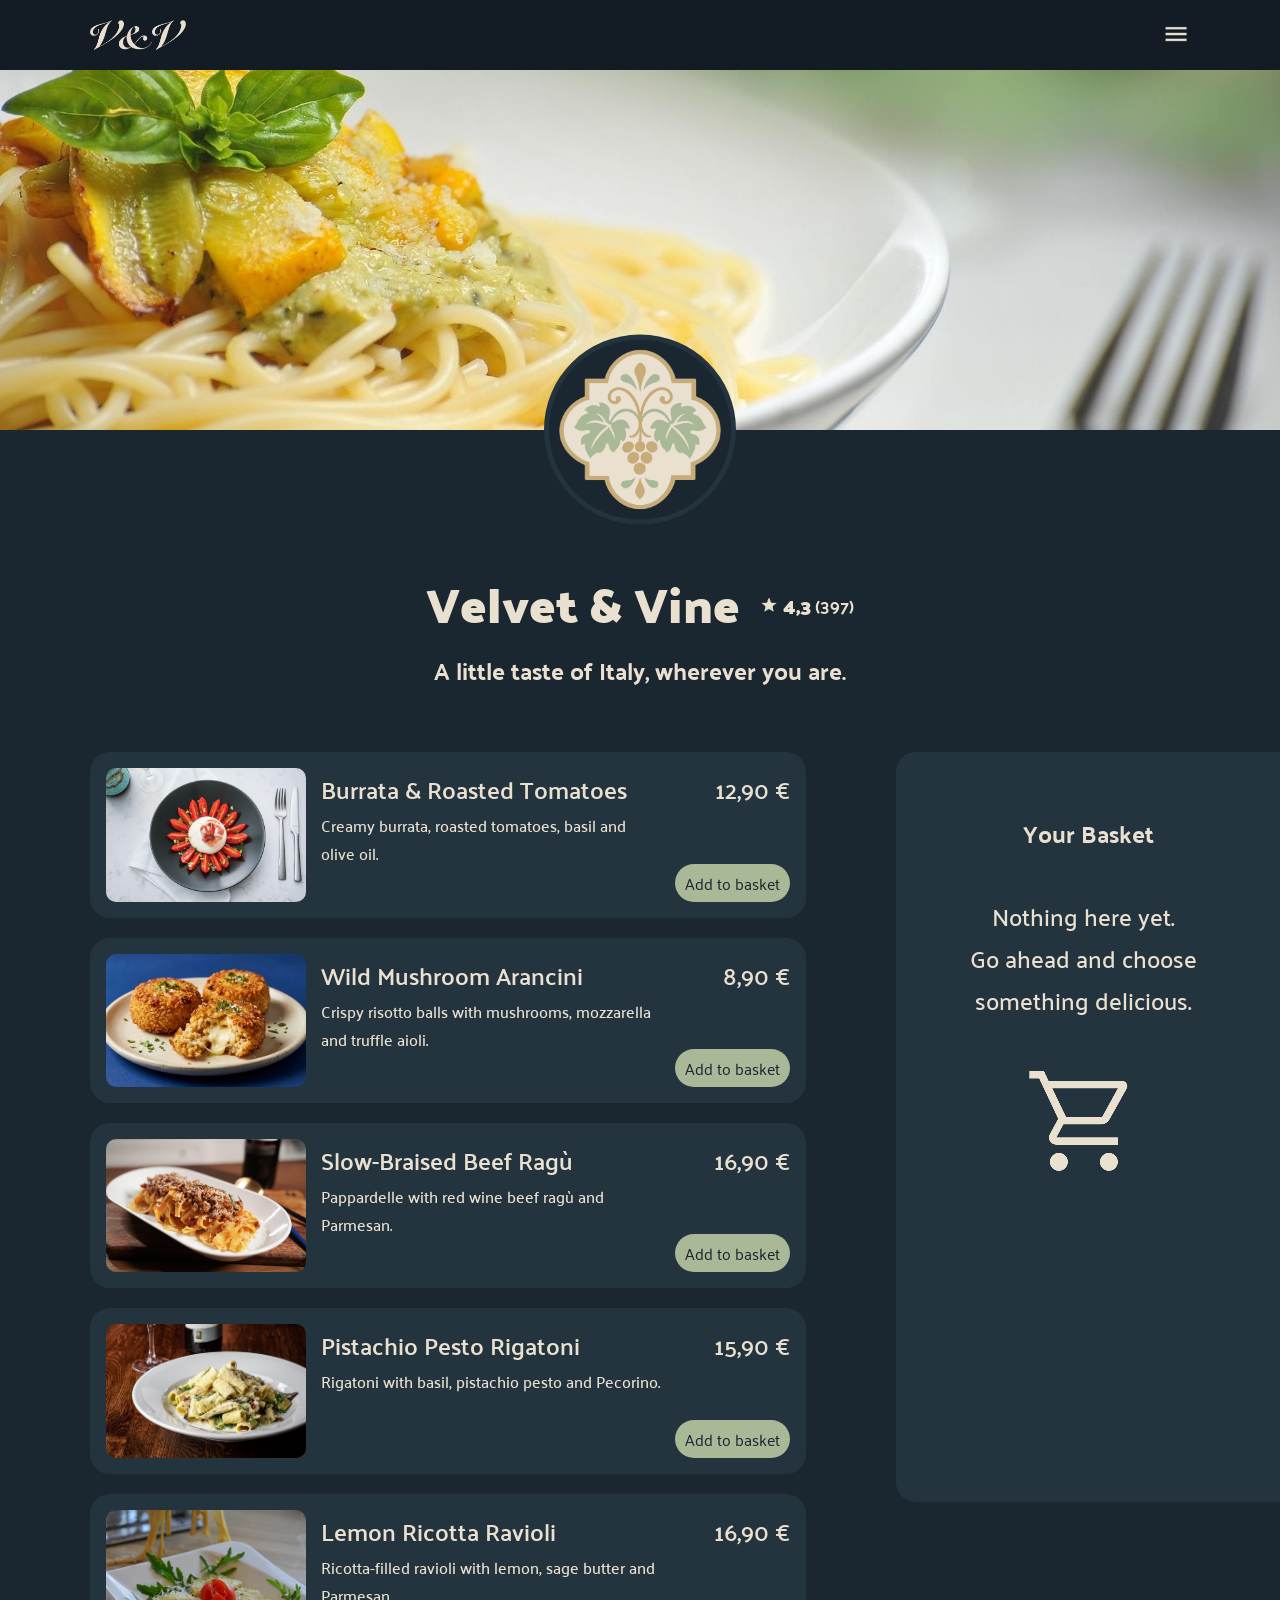
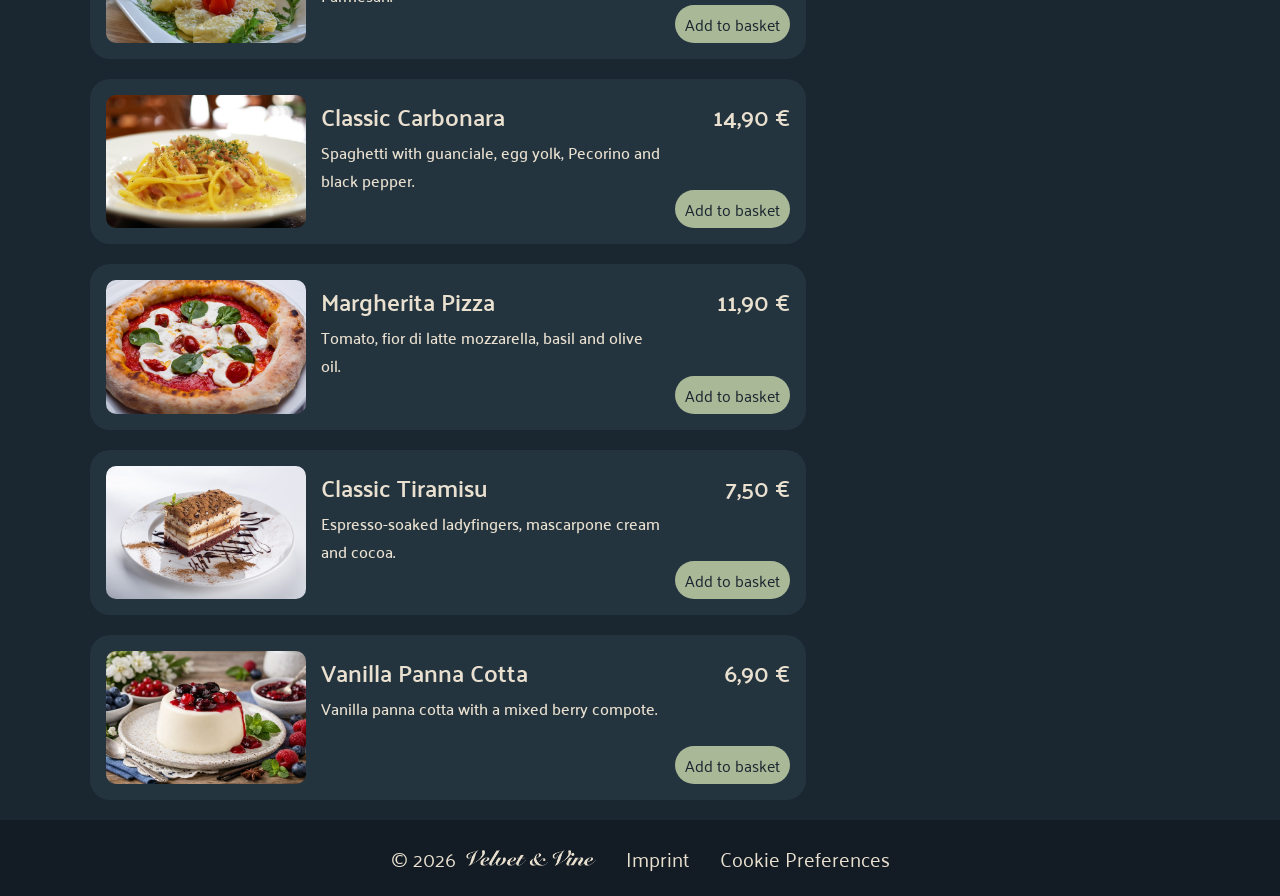
==== index.html @ 7907c783 "feat: change shopping cart into dialog and add functions for shopping cart buttons" ====
<!doctype html>
<html lang="en">
    <head>
        <meta charset="UTF-8" />
        <meta name="viewport" content="width=device-width, initial-scale=1.0" />
        <title>Velvet & Vine</title>
        <link
            rel="shortcut icon"
            href="./assets/icon/logo.png"
            type="image/x-icon"
        />

        <link rel="stylesheet" href="./style.css" />
        <link rel="stylesheet" href="./CSS/fonts.css" />
        <link rel="stylesheet" href="./CSS/variables.css" />
        <link rel="stylesheet" href="./CSS/main.css" />
        <link rel="stylesheet" href="./CSS/basket.css" />
        <link rel="stylesheet" href="./CSS/media-queries.css" />
        <link rel="stylesheet" href="./CSS/media-queries-basket.css" />
        <script defer src="./JS/dishes.js"></script>
        <script defer src="./JS/templates.js"></script>
        <script defer src="./script.js"></script>
    </head>
    <body class="column" onload="init()">
        <header class="main-padding header">
            <a href="./index.html"
                ><img src="./assets/icon/logo-name-short.png" alt="Logo V & V"
            /></a>
            <button class="menu-button" aria-label="Open menu"></button>
        </header>
        <main class="column">
            <section class="landing-section column">
                <img
                    class="background-img"
                    src="./assets/img/background-image.jpg"
                    alt="Logo"
                />
                <img class="logo-img" src="./assets/icon/logo.png" alt="Logo" />
                <div class="landing-text">
                    <div class="headline-div">
                        <h1>Velvet & Vine</h1>
                        <div class="reviews">
                            <img
                                src="./assets/icon/review-star.png"
                                alt="Star-Icon"
                            />
                            <p>4,3 <span>(397)</span></p>
                        </div>
                    </div>
                    <p>A little taste of Italy, wherever you are.</p>
                </div>
            </section>
            <section class="menu-section menu-padding">
                <section class="dish-section">
                    <ul id="dishList" class="dish-list column"></ul>
                </section>
                <section class="basket-section">
                    <dialog id="basket-dialog" class="basket">
                        <header>
                            <h2>Your Basket</h2>
                            <button aria-label="Close Basket" class="close-basket-button" onclick="closeDialog()"></button>
                        </header>
                        <ul id="basketContent" class="order-list column"></ul>
                        <div
                            id="basketSummary"
                            class="basket-summary column"
                        ></div>
                    </dialog>
                </section>
            </section>
        </main>
        <footer class="main-padding">
            <div class="copyright-logo">
                <p>© 2026</p>
                <img
                    src="./assets/icon/logo-name-full.png"
                    alt="Logo Velvet & Vine"
                />
            </div>
            <ul class="footer-links">
                <li><a href="./HTML/imprint.html">Imprint</a></li>
                <li><a href="">Cookie Preferences</a></li>
            </ul>
        </footer>
        <nav>
            <ul>
                <li>
                    <a href="./index.html"
                        ><button class="home-button nav-button"></button
                    ></a>
                </li>
                <li>
                    <button class="profile-button nav-button"></button>
                </li>
                <li>
                    <button class="takeout-button nav-button"></button>
                </li>
                <li>
                    <button class="cart-button nav-button" onclick="openDialog()"></button>
                </li>
            </ul>
        </nav>
    </body>
</html>
---- style.css ----
* {
    margin: 0;
    box-sizing: border-box;
    scroll-behavior: smooth;
    color: var(--text-color);
    font-family: var(--font-pala);
}

button {
    all: unset;
    cursor: pointer;
    text-align: center;
}

ul {
    list-style-type: none;
    padding-inline-start: 0;
}
---- CSS/fonts.css ----
/* palanquin-regular - latin */
@font-face {
    font-display: swap; /* Check https://developer.mozilla.org/en-US/docs/Web/CSS/@font-face/font-display for other options. */
    font-family: "Palanquin";
    font-style: normal;
    font-weight: 400;
    src: url("../assets/fonts/palanquin-v17-latin-regular.woff2")
        format("woff2"); /* Chrome 36+, Opera 23+, Firefox 39+, Safari 12+, iOS 10+ */
}
/* palanquin-500 - latin */
@font-face {
    font-display: swap; /* Check https://developer.mozilla.org/en-US/docs/Web/CSS/@font-face/font-display for other options. */
    font-family: "Palanquin";
    font-style: normal;
    font-weight: 500;
    src: url("../assets/fonts/palanquin-v17-latin-500.woff2") format("woff2"); /* Chrome 36+, Opera 23+, Firefox 39+, Safari 12+, iOS 10+ */
}
/* palanquin-600 - latin */
@font-face {
    font-display: swap; /* Check https://developer.mozilla.org/en-US/docs/Web/CSS/@font-face/font-display for other options. */
    font-family: "Palanquin";
    font-style: normal;
    font-weight: 600;
    src: url("../assets/fonts/palanquin-v17-latin-600.woff2") format("woff2"); /* Chrome 36+, Opera 23+, Firefox 39+, Safari 12+, iOS 10+ */
}
/* palanquin-700 - latin */
@font-face {
    font-display: swap; /* Check https://developer.mozilla.org/en-US/docs/Web/CSS/@font-face/font-display for other options. */
    font-family: "Palanquin";
    font-style: normal;
    font-weight: 700;
    src: url("../assets/fonts/palanquin-v17-latin-700.woff2") format("woff2"); /* Chrome 36+, Opera 23+, Firefox 39+, Safari 12+, iOS 10+ */
}

/* palanquin-dark-regular - latin */
@font-face {
    font-display: swap; /* Check https://developer.mozilla.org/en-US/docs/Web/CSS/@font-face/font-display for other options. */
    font-family: "Palanquin Dark";
    font-style: normal;
    font-weight: 400;
    src: url("../assets/fonts/palanquin-dark-v17-latin-regular.woff2")
        format("woff2"); /* Chrome 36+, Opera 23+, Firefox 39+, Safari 12+, iOS 10+ */
}
/* palanquin-dark-500 - latin */
@font-face {
    font-display: swap; /* Check https://developer.mozilla.org/en-US/docs/Web/CSS/@font-face/font-display for other options. */
    font-family: "Palanquin Dark";
    font-style: normal;
    font-weight: 500;
    src: url("../assets/fonts/palanquin-dark-v17-latin-500.woff2")
        format("woff2"); /* Chrome 36+, Opera 23+, Firefox 39+, Safari 12+, iOS 10+ */
}
/* palanquin-dark-600 - latin */
@font-face {
    font-display: swap; /* Check https://developer.mozilla.org/en-US/docs/Web/CSS/@font-face/font-display for other options. */
    font-family: "Palanquin Dark";
    font-style: normal;
    font-weight: 600;
    src: url("../assets/fonts/palanquin-dark-v17-latin-600.woff2")
        format("woff2"); /* Chrome 36+, Opera 23+, Firefox 39+, Safari 12+, iOS 10+ */
}
/* palanquin-dark-700 - latin */
@font-face {
    font-display: swap; /* Check https://developer.mozilla.org/en-US/docs/Web/CSS/@font-face/font-display for other options. */
    font-family: "Palanquin Dark";
    font-style: normal;
    font-weight: 700;
    src: url("../assets/fonts/palanquin-dark-v17-latin-700.woff2")
        format("woff2"); /* Chrome 36+, Opera 23+, Firefox 39+, Safari 12+, iOS 10+ */
}
---- CSS/variables.css ----
:root {
    --primary-bg-color: rgb(26, 38, 48);
    --secondary-bg-color: rgb(36, 52, 63);
    --text-color: rgb(233, 224, 208);
    --action-color: rgb(169, 184, 151);
    --highlight-color: rgb(199, 171, 120);
    --font-pala: "Palanquin";
    --font-pala-dark: "Palanquin Dark";
}
---- CSS/main.css ----
.column {
    display: flex;
    flex-direction: column;
}

.main-padding,
.dish-section {
    padding: 20px 90px;
}

body {
    background-color: var(--primary-bg-color);
    min-height: 100dvh;
}

.header,
footer {
    background-color: rgb(19, 28, 36);
}

.header {
    display: flex;
    justify-content: space-between;
}

.header img {
    width: 96px;
    display: block;
}

.menu-button {
    width: 28px;
    height: 28px;
    background-image: url(../assets/icon/menu.png);
    background-repeat: no-repeat;
    background-size: cover;
    background-position: center;
}

main {
    flex: 1;
    gap: 40px;
}

.landing-section {
    align-items: center;
}

.background-img {
    width: 100%;
    height: 40dvh;
    object-fit: cover;
    object-position: left;
}

.logo-img {
    width: clamp(120px, 15vw, 200px);
    background-color: var(--primary-bg-color);
    border: 5px solid var(--secondary-bg-color);
    border-radius: 50%;
    padding: 10px;
    transform: translateY(-50%);
    margin-bottom: -60px;
}

.landing-section p {
    text-align: center;
    font-size: clamp(22px, 3vw, 24px);
    font-weight: 700;
}

.headline-div {
    display: flex;
    justify-content: center;
    align-items: center;
    gap: 20px;
}

h1,
.reviews > p {
    font-family: var(--font-pala-dark);
}

h1 {
    font-size: clamp(40px, 4vw, 48px);
}

.reviews {
    display: flex;
    align-items: center;
    gap: 5px;
}

.reviews > p {
    font-size: 20px;
}

.reviews span {
    font-size: 18px;
}

.reviews img {
    width: 18px;
    height: 18px;
}

.menu-section {
    display: flex;
    justify-content: space-between;
}

.dish-list {
    gap: 20px;
}

.dish {
    display: flex;
    background-color: var(--secondary-bg-color);
    padding: 16px;
    border-radius: 20px;
    gap: 15px;
    width: 100%;
}

.dish > img {
    width: 200px;
    border-radius: 10px;
}

.dish-content {
    width: 100%;
    display: flex;
    justify-content: space-between;
    gap: 15px;
}

.dish-description > h2,
.price-div > p {
    font-size: clamp(22px, 2vw, 24px);
    font-weight: 600;
}

.dish-description > p {
    font-weight: 500;
}

.price-div {
    justify-content: space-between;
    align-items: flex-end;
    min-width: 115px;
}

.price-div > button {
    color: var(--primary-bg-color);
    background-color: var(--action-color);
    padding: 5px 10px;
    border-radius: 20px;
}

footer {
    display: flex;
    justify-content: center;
    align-items: center;
    gap: 30px;
    font-size: clamp(16px, 3vw, 20px);
}

footer a {
    text-decoration: none;
}

.footer-links {
    display: flex;
    align-items: center;
    gap: 30px;
}

.copyright-logo {
    display: flex;
    align-items: center;
    gap: 10px;
}

.copyright-logo > img {
    width: 130px;
}
---- CSS/basket.css ----
.basket-section {
    max-width: 30%;
    padding: 20px 0;
}

.close-basket-button {
    display: none;
}

.basket {
    align-items: center;
    gap: 40px;
    height: 750px;
    background-color: var(--secondary-bg-color);
    border-top-left-radius: 20px;
    border-bottom-left-radius: 20px;
    padding: 60px 30px;
    text-align: center;
    border: none;
}

.empty-basket {
    align-items: center;
    gap: 40px;
}

.empty-basket > img {
    width: 120px;
}

.basket > h2 {
    font-size: clamp(24px, 3vw, 32px);
}

.empty-basket > p {
    font-weight: 500;
    font-size: clamp(18px, 3vw, 24px);
}

.order-list {
    justify-content: flex-start;
    flex: 1;
    overflow-y: auto;
    min-height: 0;
    padding-right: 10px;
    height: 60%;
    gap: 10px;
}

.order-list::-webkit-scrollbar {
    width: 5px;
}

.order-list::-webkit-scrollbar-track {
    background: var(--secondary-bg-color);
}

.order-list::-webkit-scrollbar-thumb {
    background-color: var(--text-color);
    border-radius: 10px;
}

.dish-order {
    background-color: var(--text-color);
    padding: 16px;
    border-radius: 15px;
    gap: 10px;
    width: 100%;
}

.dish-order button {
    width: 24px;
    height: 24px;
    flex-shrink: 0;
}

.dish-order p {
    color: var(--primary-bg-color);
    font-weight: 700;
    font-size: clamp(20px, 2.5vw, 22px);
    text-align: start;
    line-height: 24px;
    min-width: 0px;
}

.dish-order-top,
.dish-order-bottom,
.dish-amount {
    display: flex;
    justify-content: space-between;
}

.dish-order-top {
    align-items: flex-start;
    gap: 15px;
}

.dish-order-bottom {
    align-items: flex-end;
}

.dish-amount {
    align-items: center;
    gap: 5px;
}

.dish-amount button {
    margin-top: 5px;
}

.delete-button {
    background-image: url(../assets/icon/delete.png);
}

.delete-button:active,
.delete-button:hover {
    background-image: url(../assets/icon/delete-active.png);
    background-color: var(--primary-bg-color);
    border-radius: 5px;
}

.basket-summary {
    gap: 40px;
}

.bill {
    width: 100%;
    gap: 5px;
}

.subtotal,
.delivery,
.total {
    display: flex;
    justify-content: space-between;
    padding: 0 10px;
}

.subtotal,
.delivery {
    font-weight: 600;
    font-size: clamp(18px, 2.5vw, 20px);
}

.total {
    font-weight: 700;
    font-size: clamp(20px, 2.5vw, 22px);
}

.buy-button {
    font-weight: 700;
    font-size: clamp(22px, 2vw, 32px);
    color: var(--primary-bg-color);
    background-color: var(--action-color);
    padding: 10px 30px;
    border-radius: 40px;
}
---- CSS/media-queries.css ----
@media screen and (min-width: 1441px) {
    .main-padding,
    .menu-padding {
        padding: 20px max(90px, calc(50% - 720px));
    }

    .dish-section {
        padding: 0;
    }
}

@media screen and (min-width: 1000px) and (max-width: 1279px) {
    .main-padding,
    .dish-section {
        padding: 20px 30px;
    }
}

@media screen and (min-width: 1000px) {
    nav {
        display: none;
    }
}

@media screen and (max-width: 999px) {
    .main-padding,
    .dish-section {
        padding: 20px 60px;
    }

    .header > button {
        display: none;
    }

    .dish-section {
        width: 100%;
    }

    footer {
        flex-direction: column-reverse;
        margin-bottom: 68px;
    }

    footer,
    .footer-links {
        gap: 10px;
    }

    .footer-links {
        flex-direction: column;
    }

    nav {
        background-color: var(--action-color);
        padding: 20px 0;
        position: fixed;
        bottom: 0;
        width: 100%;
    }

    ul {
        list-style-type: none;
        padding-inline-start: 0;
        display: flex;
        justify-content: space-around;
        align-items: center;
    }

    .nav-button {
        display: block;
        width: 24px;
        height: 24px;
        border: 2px solid transparent;
    }

    .home-button {
        background-image: url(../assets/icon/home.png);
    }

    .home-button:active,
    .home-button:hover {
        background-image: url(../assets/icon/home-active.png);
    }

    .profile-button {
        background-image: url(../assets/icon/profile.png);
    }

    .profile-button:active,
    .profile-button:hover {
        background-image: url(../assets/icon/profile-active.png);
    }

    .takeout-button {
        background-image: url(../assets/icon/takeout.png);
    }

    .takeout-button:active,
    .takeout-button:hover {
        background-image: url(../assets/icon/takeout-active.png);
    }

    .cart-button {
        background-image: url(../assets/icon/cart.png);
    }

    .cart-button:active,
    .cart-button:hover {
        background-image: url(../assets/icon/cart-active.png);
    }

    .nav-button:active,
    .nav-button:hover {
        background-color: var(--primary-bg-color);
        border: 2px solid var(--primary-bg-color);
        border-radius: 5px;
    }

    .nav-button,
    .nav-button:active,
    .nav-button:hover {
        background-repeat: no-repeat;
        background-position: center;
        background-size: cover;
    }
}

@media screen and (max-width: 768px) {
    .dish,
    .dish-content {
        flex-direction: column;
    }

    .dish > img {
        width: 100%;
        height: 100px;
        object-fit: cover;
    }

    .price-div {
        flex-direction: row;
    }
}

@media screen and (max-width: 480px) {
    .main-padding,
    .dish-section {
        padding: 20px;
    }

    .landing-section {
        padding: 20px 20px 0;
    }

    .headline-div {
        flex-direction: column-reverse;
        gap: 0;
    }

    .background-img {
        border-radius: 15px;
    }
}
---- CSS/media-queries-basket.css ----
@media screen and (min-width: 1441px) {
    .basket-section {
        padding: 0;
    }
}

@media screen and (min-width: 1000px) {
    .basket {
        display: flex;
        flex-direction: column;
        position: sticky;
        top: 0;
    }
}

@media screen and (max-width: 999px) {
    .menu-section {
        align-items: center;
    }

    dialog > header {
        width: 100%;
        text-align: center;
        position: relative;
    }

    .close-basket-button {
        position: absolute;
        top: 0;
        right: 0;
        display: block;
        width: 24px;
        height: 24px;
        background-image: url(../assets/icon/close.png);
    }

    .close-basket-button:active,
    .close-basket-button:hover {
        background-image: url(../assets/icon/close-active.png);
        background-color: var(--text-color);
        border-radius: 50%;
    }

    .basket {
        position: fixed;
        bottom: 68px;
        left: 15%;
        right: 15%;
        top: 50px;
        border-bottom-left-radius: 0;
        border-top-right-radius: 20px;
        height: auto;
        padding: 20px 30px;
        margin: 0;
        width: 70%;
    }

    .basket-open {
        
    }

    .empty-basket > img {
        width: 100px;
    }

    .bill {
        align-items: normal;
    }
}

@media screen and (max-width: 480px) {
    .basket {
        width: 100%;
        max-width: none;
        left: 0;
        right: 0;
        bottom: 0;
    }
}
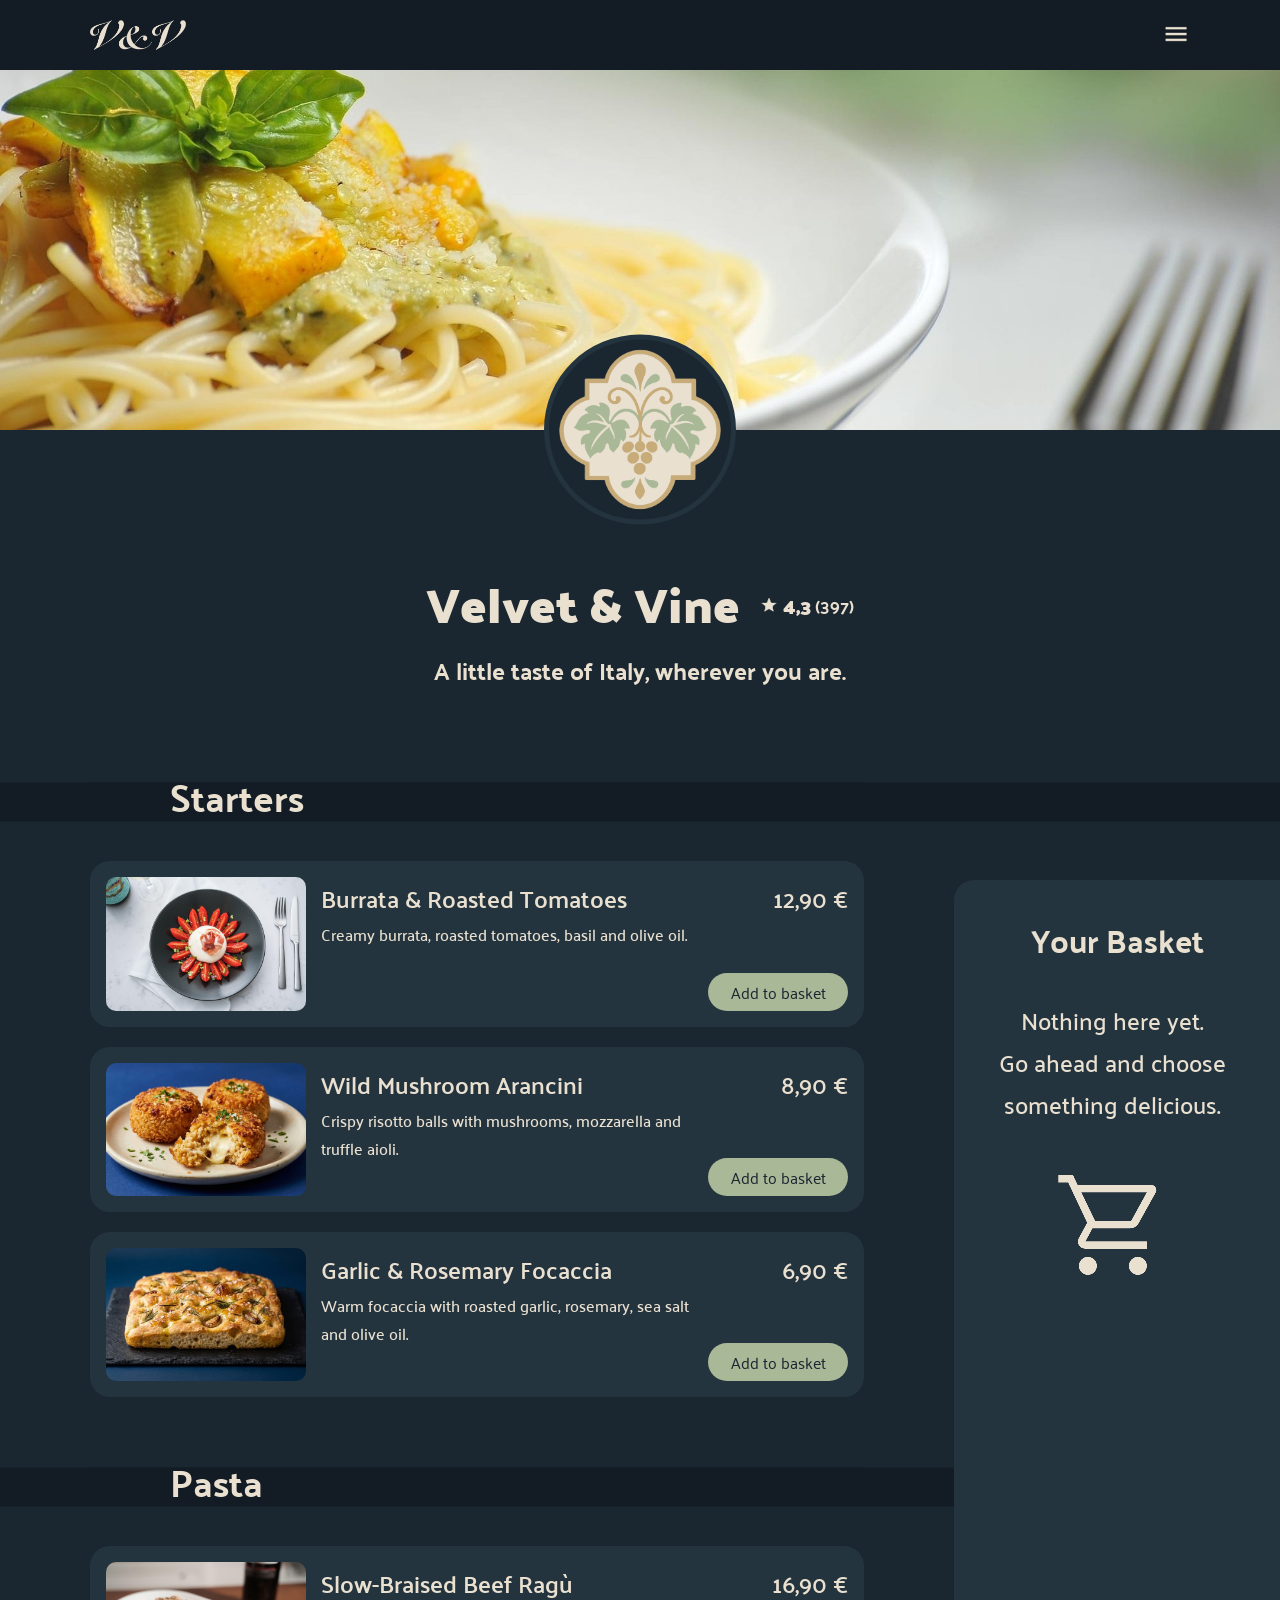
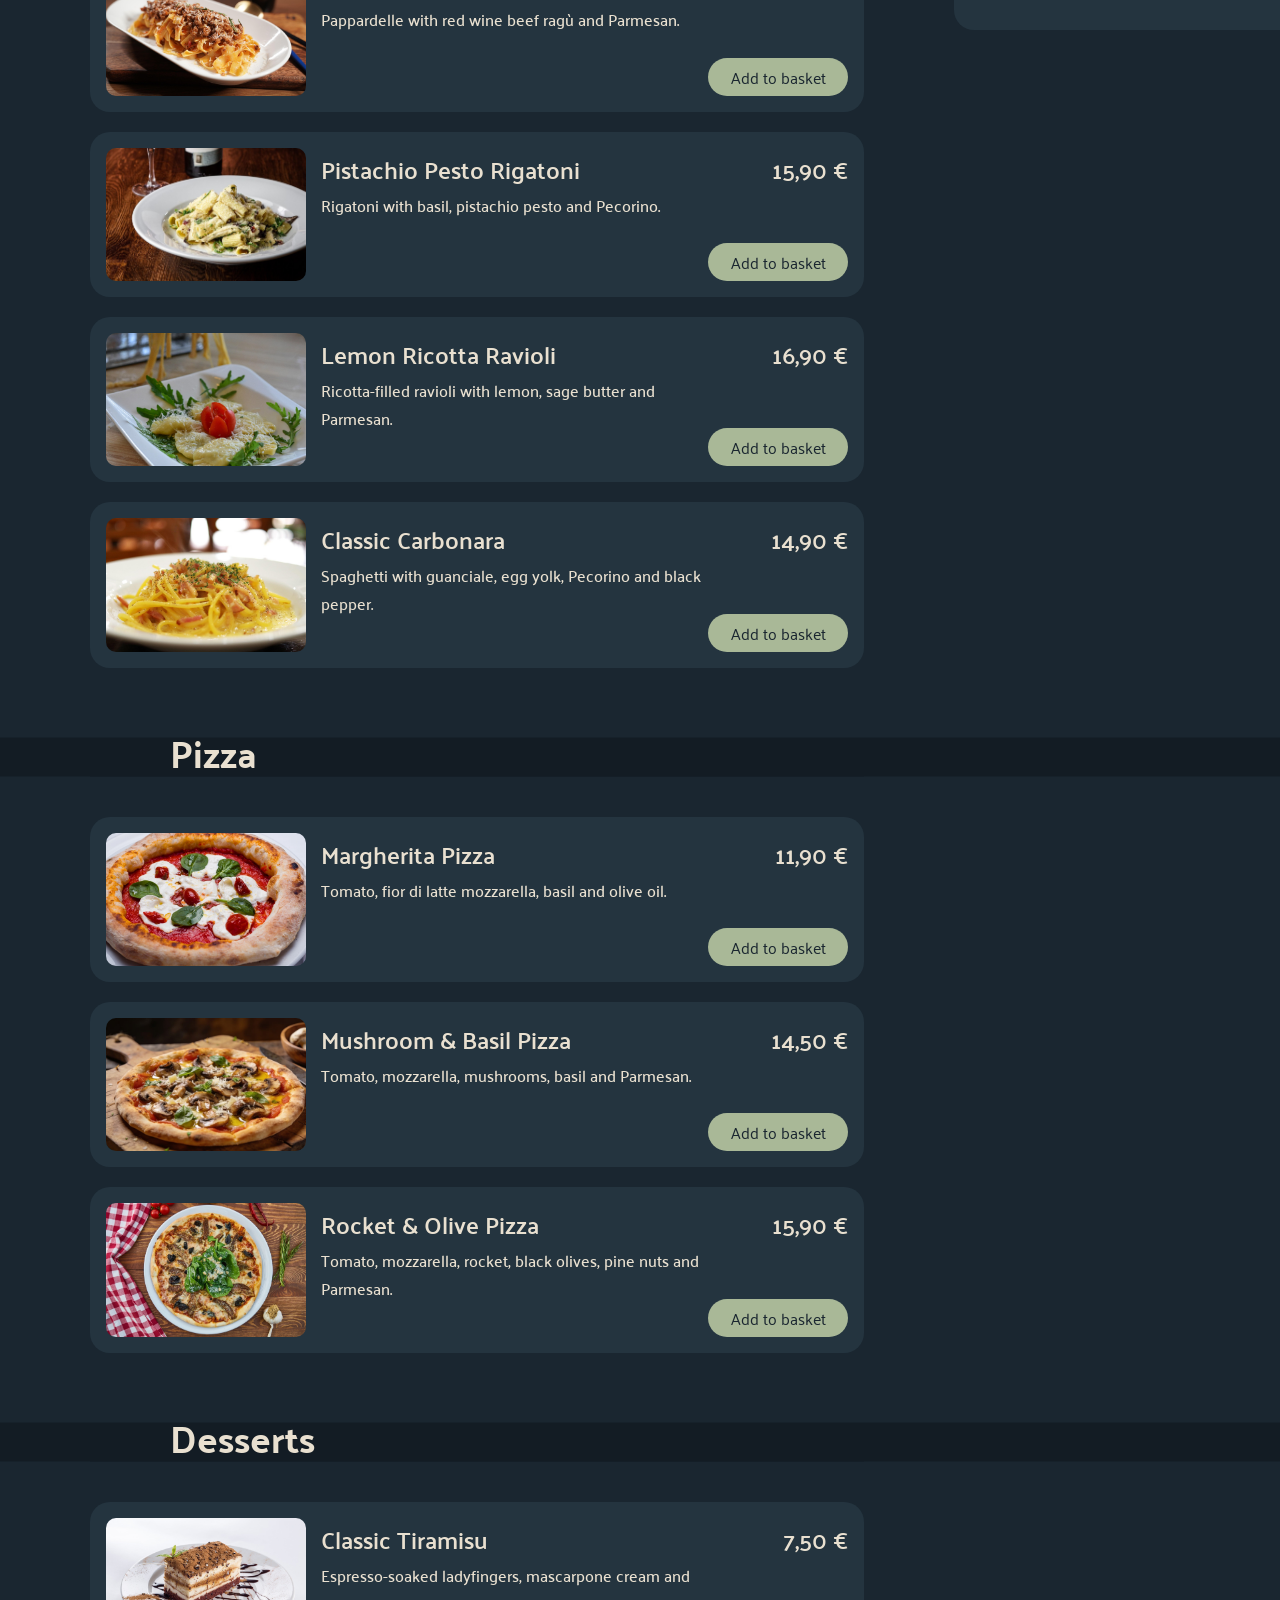
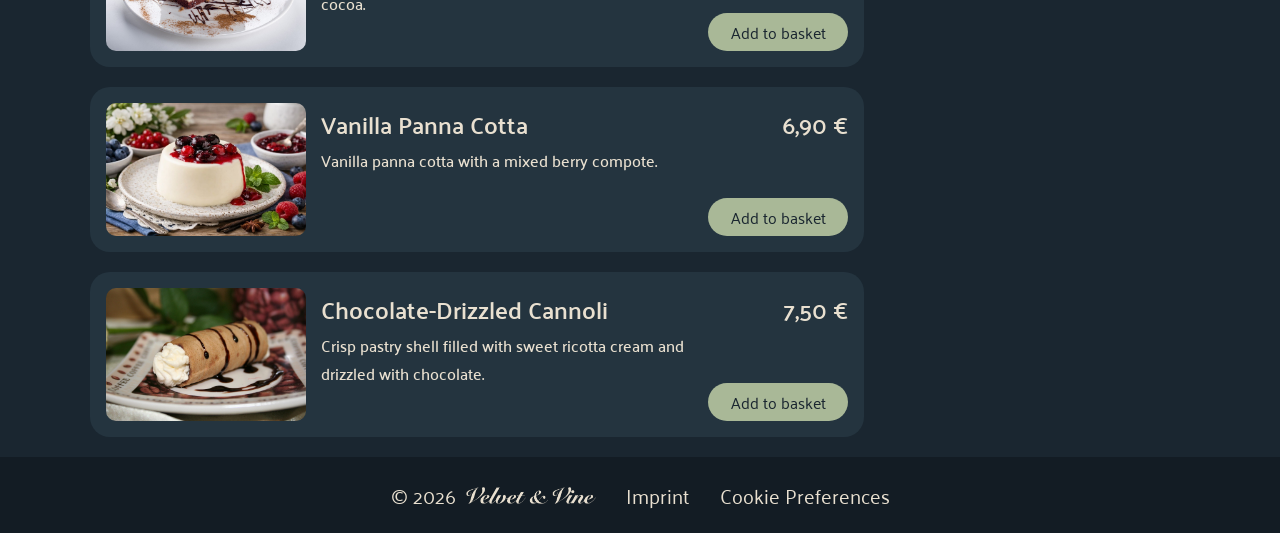
==== commit 46476ce7: "feat: add categories" ====
--- a/index.html
+++ b/index.html
@@ -28,7 +28,7 @@
             /></a>
             <button class="menu-button" aria-label="Open menu"></button>
         </header>
-        <main class="column">
+        <main class="column main">
             <section class="landing-section column">
                 <img
                     class="background-img"
@@ -51,14 +51,16 @@
                 </div>
             </section>
             <section class="menu-section menu-padding">
-                <section class="dish-section">
-                    <ul id="dishList" class="dish-list column"></ul>
-                </section>
+                <section id="dishSection" class="dish-section column"></section>
                 <section class="basket-section">
-                    <dialog id="basket-dialog" class="basket">
+                    <dialog id="basketDialog" class="basket">
                         <header>
-                            <h2>Your Basket</h2>
-                            <button aria-label="Close Basket" class="close-basket-button" onclick="closeDialog()"></button>
+                            <h3>Your Basket</h3>
+                            <button
+                                aria-label="Close Basket"
+                                class="close-basket-button"
+                                onclick="closeBasketDialog()"
+                            ></button>
                         </header>
                         <ul id="basketContent" class="order-list column"></ul>
                         <div
@@ -68,6 +70,20 @@
                     </dialog>
                 </section>
             </section>
+            <dialog id="confirmationDialog" class="confirmation-dialog">
+                <header>
+                    <button
+                        aria-label="Close confirmation message"
+                        class="close-button"
+                        onclick="closeConfirmationDialog()"
+                    ></button>
+                </header>
+                <main>
+                    <img src="./assets/icon/delivery.png" alt="" />
+                    <h3>Order confirmed!</h3>
+                    <p>Your food is on the way!</p>
+                </main>
+            </dialog>
         </main>
         <footer class="main-padding">
             <div class="copyright-logo">
@@ -95,8 +111,12 @@
                 <li>
                     <button class="takeout-button nav-button"></button>
                 </li>
-                <li>
-                    <button class="cart-button nav-button" onclick="openDialog()"></button>
+                <li class="cart-button-wrapper">
+                    <button
+                        class="cart-button nav-button"
+                        onclick="openBasketDialog()"
+                    ></button>
+                    <p id="cartAmountBubble">0</p>
                 </li>
             </ul>
         </nav>
--- a/CSS/main.css
+++ b/CSS/main.css
@@ -37,7 +37,7 @@
     background-position: center;
 }
 
-main {
+.main {
     flex: 1;
     gap: 40px;
 }
@@ -109,6 +109,41 @@
     justify-content: space-between;
 }
 
+.category-header {
+    display: flex;
+    align-items: center;
+    gap: 20px;
+    padding: 0 60px;
+    position: relative;
+    isolation: isolate;
+}
+
+.category-header::before {
+    content: "";
+    position: absolute;
+    top: 30px;
+    bottom: 0;
+    left: 0;
+    right: 0;
+    background-color: rgb(19, 28, 36);
+    box-shadow: 0 0 0 100vmax rgb(19, 28, 36);
+    clip-path: inset(0 -100vmax);
+    z-index: -1;
+}
+
+h2 {
+    font-size: clamp(32px, 3vw, 40px);
+    transform: translateY(10px);
+}
+
+.dish-section {
+    gap: 40px;
+}
+
+.category-section {
+    gap: 40px;
+}
+
 .dish-list {
     gap: 20px;
 }
@@ -134,7 +169,7 @@
     gap: 15px;
 }
 
-.dish-description > h2,
+.dish-description > h3,
 .price-div > p {
     font-size: clamp(22px, 2vw, 24px);
     font-weight: 600;
@@ -147,7 +182,7 @@
 .price-div {
     justify-content: space-between;
     align-items: flex-end;
-    min-width: 115px;
+    min-width: 120px;
 }
 
 .price-div > button {
@@ -155,6 +190,16 @@
     background-color: var(--action-color);
     padding: 5px 10px;
     border-radius: 20px;
+    width: 100%;
+}
+
+.price-div > button:hover {
+    box-shadow: 1px 2px 2px rgb(169, 184, 151, 0.4);
+    font-weight: 700;
+}
+
+.price-div b {
+    color: var(--primary-bg-color);
 }
 
 footer {
--- a/CSS/basket.css
+++ b/CSS/basket.css
@@ -1,5 +1,5 @@
 .basket-section {
-    max-width: 30%;
+    width: 30%;
     padding: 20px 0;
 }
 
@@ -9,12 +9,12 @@
 
 .basket {
     align-items: center;
-    gap: 40px;
+    gap: 30px;
     height: 750px;
     background-color: var(--secondary-bg-color);
     border-top-left-radius: 20px;
     border-bottom-left-radius: 20px;
-    padding: 60px 30px;
+    padding: 30px 20px;
     text-align: center;
     border: none;
 }
@@ -28,7 +28,7 @@
     width: 120px;
 }
 
-.basket > h2 {
+.basket h3 {
     font-size: clamp(24px, 3vw, 32px);
 }
 
@@ -45,6 +45,7 @@
     padding-right: 10px;
     height: 60%;
     gap: 10px;
+    width: 100%;
 }
 
 .order-list::-webkit-scrollbar {
@@ -77,7 +78,7 @@
 .dish-order p {
     color: var(--primary-bg-color);
     font-weight: 700;
-    font-size: clamp(20px, 2.5vw, 22px);
+    font-size: 20px;
     text-align: start;
     line-height: 24px;
     min-width: 0px;
@@ -120,6 +121,7 @@
 }
 
 .basket-summary {
+    width: 100%;
     gap: 40px;
 }
 
@@ -155,3 +157,45 @@
     padding: 10px 30px;
     border-radius: 40px;
 }
+
+.close-button {
+    display: block;
+    width: 24px;
+    height: 24px;
+    background-image: url(../assets/icon/close.png);
+}
+
+.confirmation-dialog {
+    margin: auto;
+    background-color: var(--primary-bg-color);
+    border: 0;
+    width: 300px;
+    padding: 30px;
+    border-radius: 20px;
+}
+
+.confirmation-dialog header {
+    width: 100%;
+    display: flex;
+    justify-content: flex-end;
+}
+
+.confirmation-dialog main {
+    width: 100%;
+    display: flex;
+    flex-direction: column;
+    justify-content: center;
+    align-items: center;
+}
+
+.confirmation-dialog[open] {
+    display: flex;
+    flex-direction: column;
+    align-items: center;
+    justify-content: center;
+    gap: 10px;
+}
+
+.confirmation-dialog::backdrop {
+    background-color: rgb(0, 0, 0, 0.7);
+}
--- a/CSS/media-queries.css
+++ b/CSS/media-queries.css
@@ -2,6 +2,10 @@
     .main-padding,
     .menu-padding {
         padding: 20px max(90px, calc(50% - 720px));
+    }
+
+    .menu-section {
+        gap: 20px;
     }
 
     .dish-section {
@@ -52,7 +56,7 @@
 
     nav {
         background-color: var(--action-color);
-        padding: 20px 0;
+        padding: 10px 0 5px;
         position: fixed;
         bottom: 0;
         width: 100%;
@@ -123,6 +127,35 @@
         background-position: center;
         background-size: cover;
     }
+
+    nav a {
+        display: block;
+    }
+
+    nav li {
+        width: 56px;
+        height: 56px;
+        display: flex;
+        justify-content: center;
+        align-items: center;
+    }
+
+    .cart-button-wrapper {
+        position: relative;
+    }
+
+    .cart-button-wrapper > p {
+        text-align: center;
+        position: absolute;
+        min-width: 25px;
+        min-height: 25px;
+        top: 0;
+        right: 0;
+        line-height: 15px;
+        background-color: var(--primary-bg-color);
+        padding: 3px;
+        border-radius: 50%;
+    }
 }
 
 @media screen and (max-width: 768px) {
@@ -140,6 +173,10 @@
     .price-div {
         flex-direction: row;
     }
+
+    .price-div button {
+        width: 100px;
+    }
 }
 
 @media screen and (max-width: 480px) {
--- a/CSS/media-queries-basket.css
+++ b/CSS/media-queries-basket.css
@@ -5,11 +5,15 @@
 }
 
 @media screen and (min-width: 1000px) {
+    .basket-section {
+        margin-top: 128px;
+    }
     .basket {
         display: flex;
         flex-direction: column;
         position: sticky;
         top: 0;
+        width: 100%;
     }
 }
 
@@ -18,7 +22,15 @@
         align-items: center;
     }
 
-    dialog > header {
+    .basket-section {
+        width: 0;
+    }
+
+    dialog::backdrop {
+        background-color: rgb(0, 0, 0, 0.5);
+    }
+
+    .basket > header {
         width: 100%;
         text-align: center;
         position: relative;
@@ -43,7 +55,7 @@
 
     .basket {
         position: fixed;
-        bottom: 68px;
+        bottom: 71px;
         left: 15%;
         right: 15%;
         top: 50px;
@@ -55,8 +67,11 @@
         width: 70%;
     }
 
-    .basket-open {
-        
+    .basket[open] {
+        display: flex;
+        flex-direction: column;
+        gap: 30px;
+        justify-content: space-between;
     }
 
     .empty-basket > img {
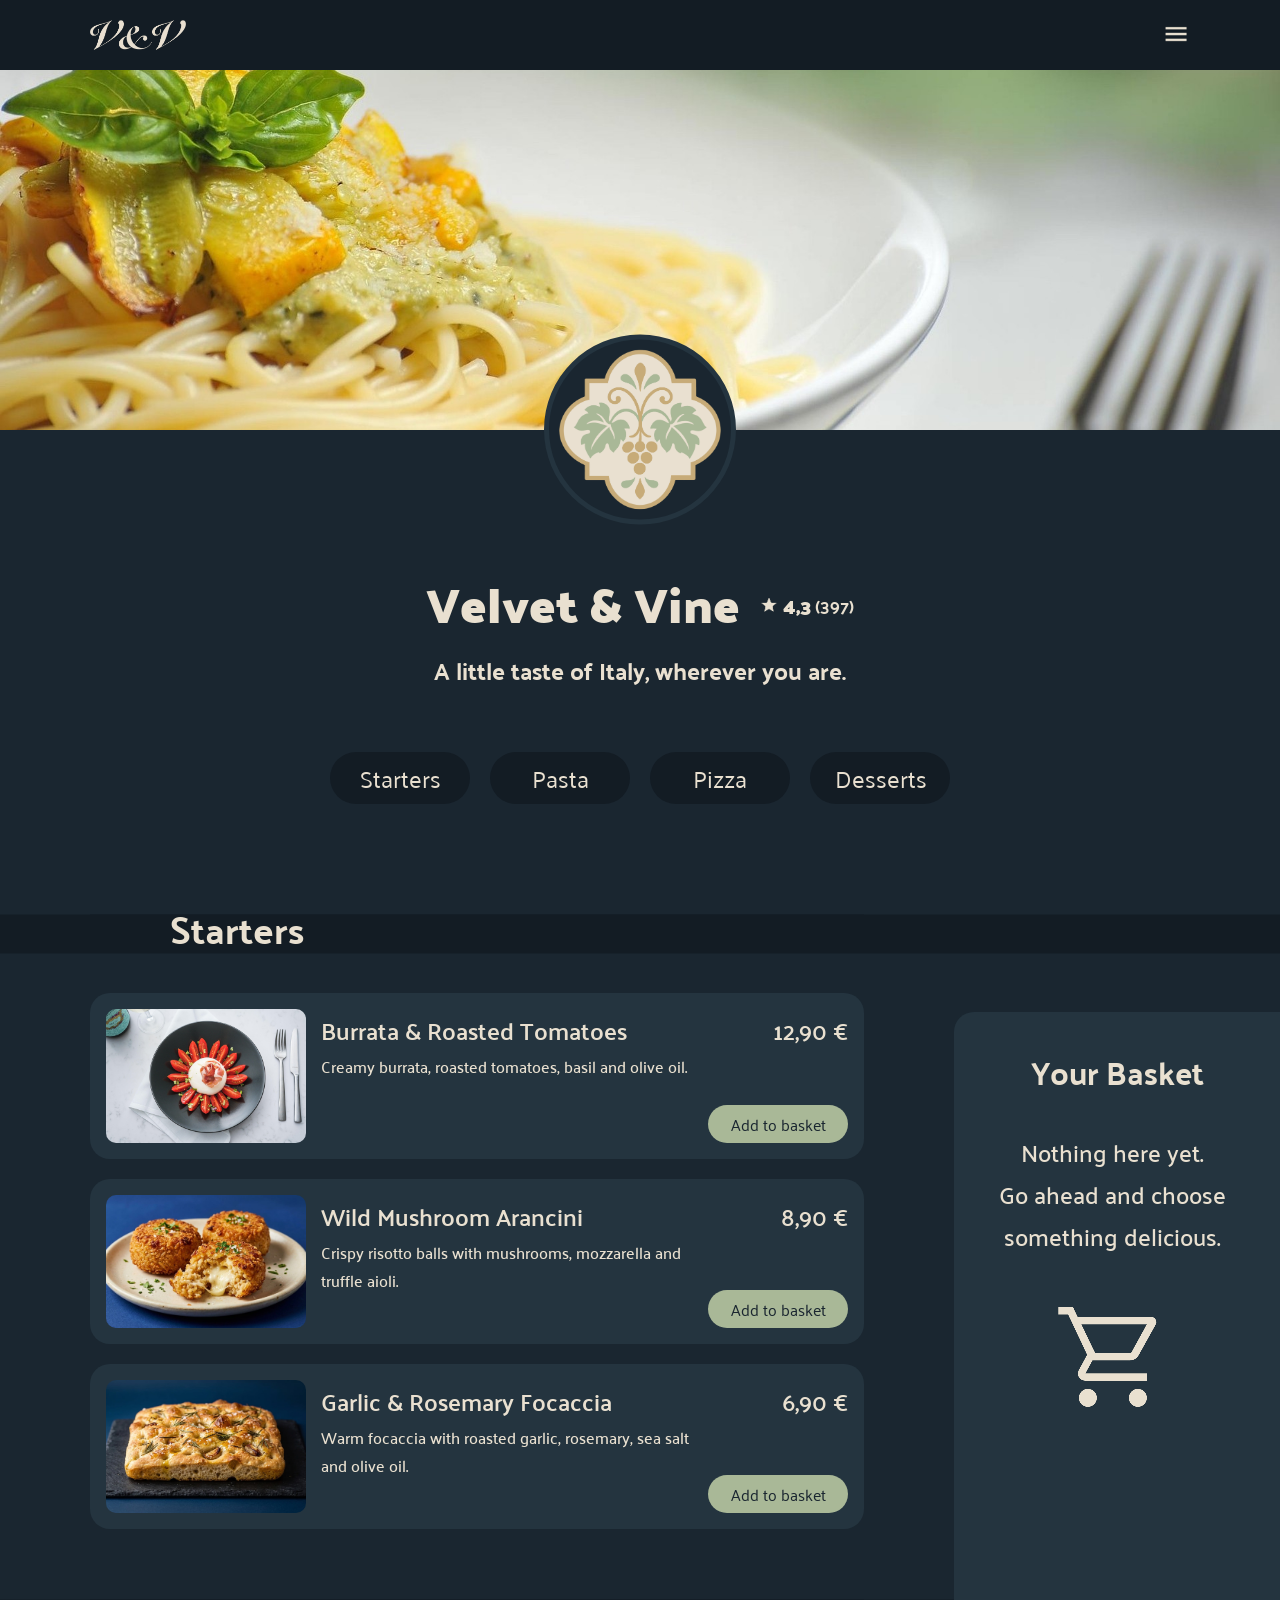
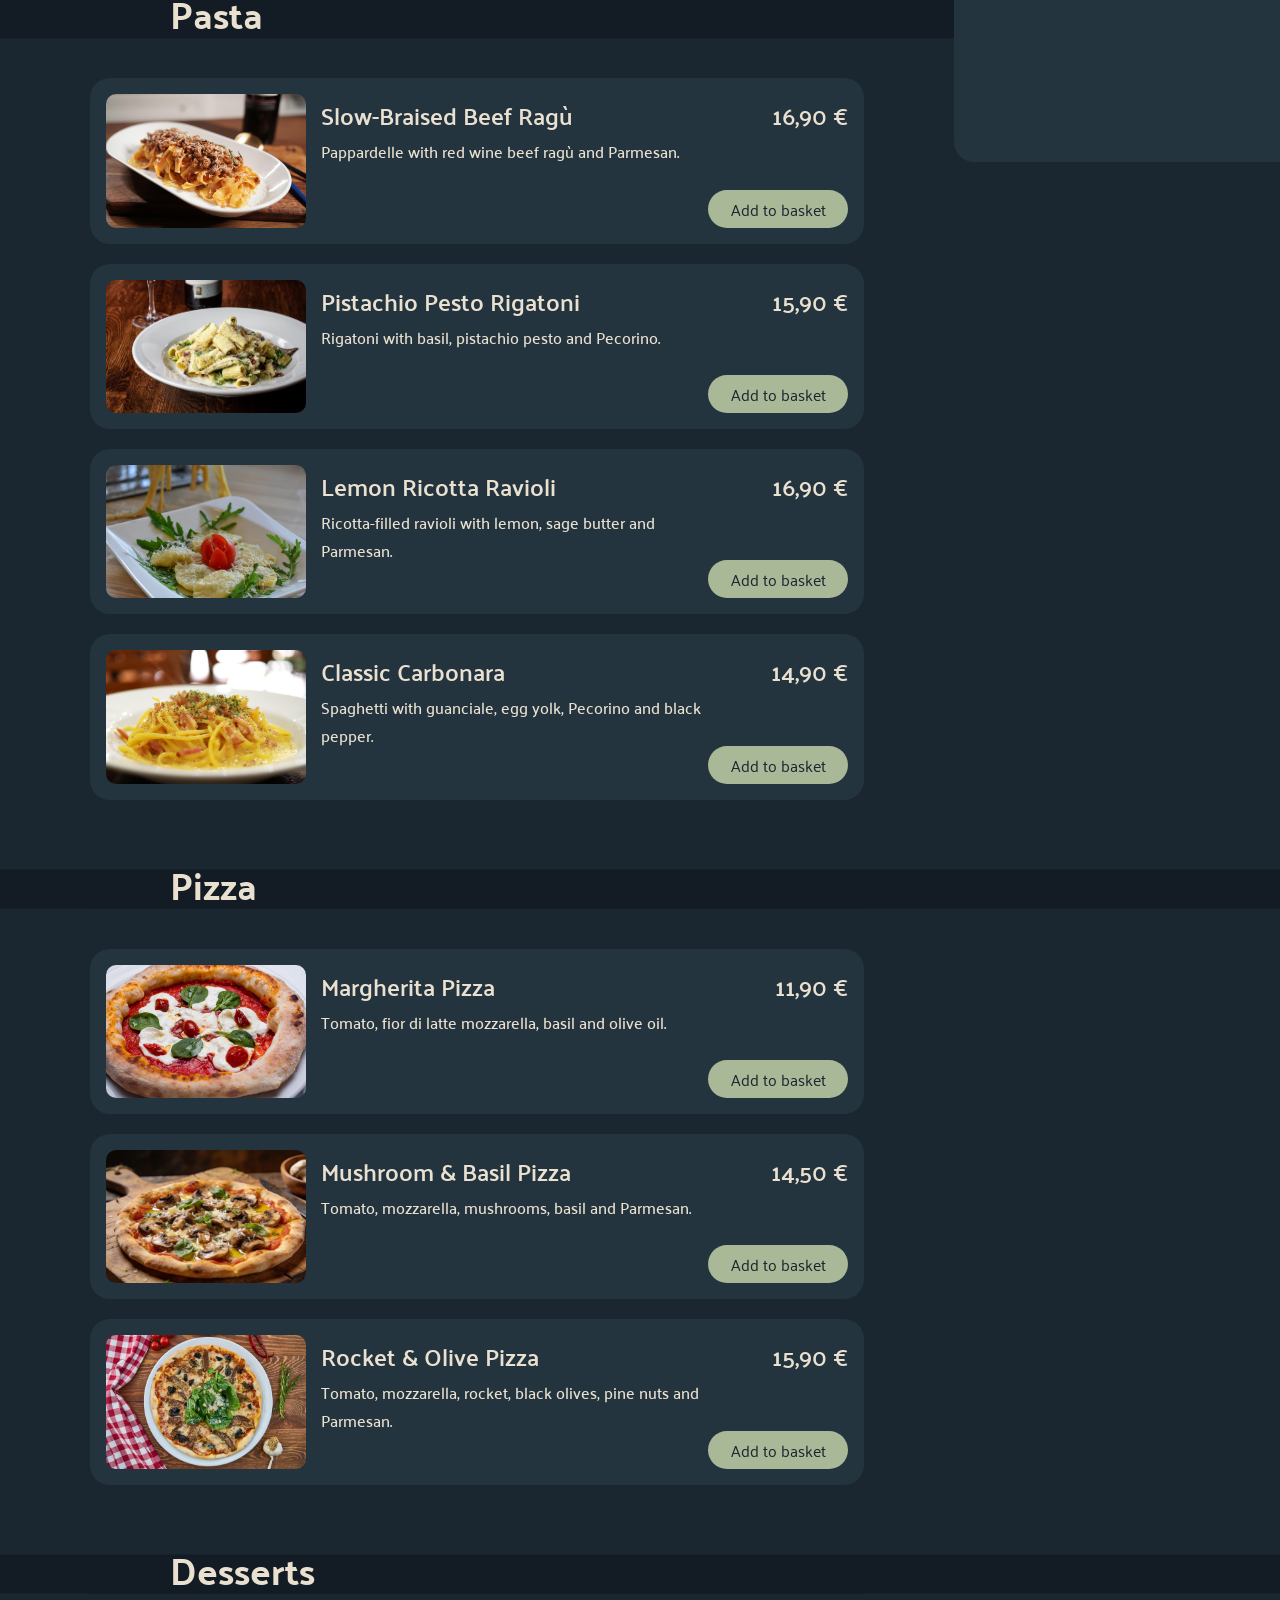
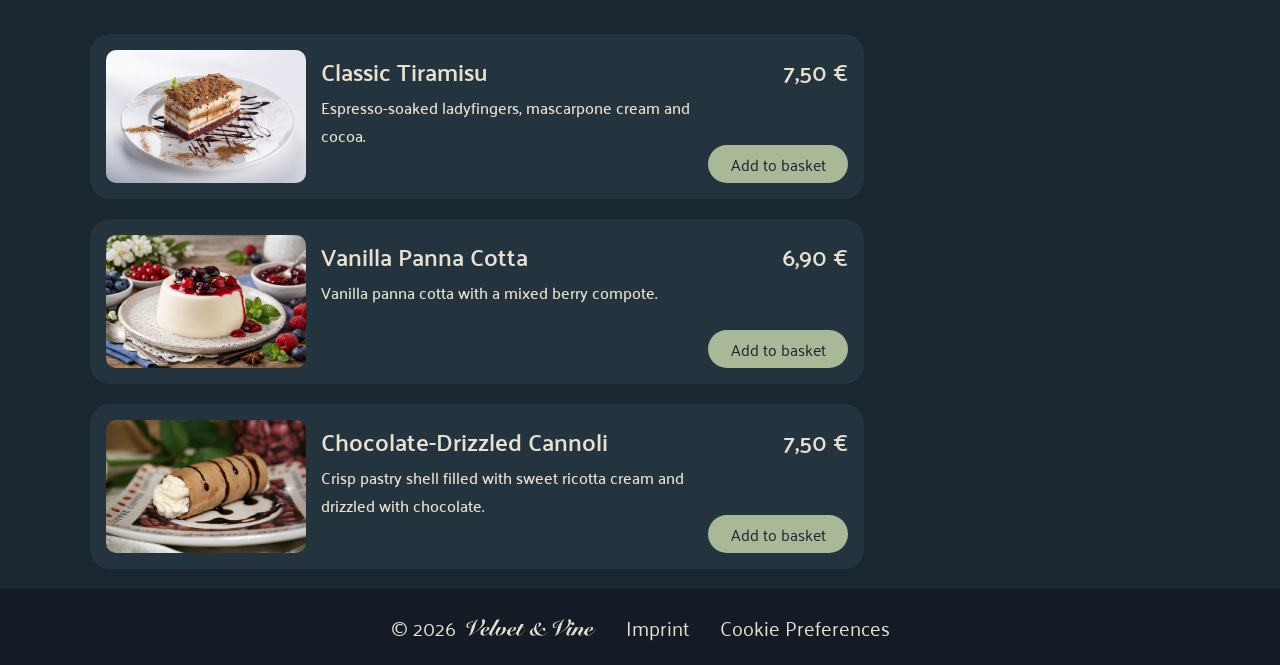
==== commit abfc0a8e: "feat: add filter for categories" ====
--- a/index.html
+++ b/index.html
@@ -24,7 +24,9 @@
     <body class="column" onload="init()">
         <header class="main-padding header">
             <a href="./index.html"
-                ><img src="./assets/icon/logo-name-short.png" alt="Logo V & V"
+                ><img
+                    src="./assets/icon/logo-name-short.png"
+                    alt="Velvet & Vine — Home"
             /></a>
             <button class="menu-button" aria-label="Open menu"></button>
         </header>
@@ -33,9 +35,9 @@
                 <img
                     class="background-img"
                     src="./assets/img/background-image.jpg"
-                    alt="Logo"
+                    alt=""
                 />
-                <img class="logo-img" src="./assets/icon/logo.png" alt="Logo" />
+                <img class="logo-img" src="./assets/icon/logo.png" alt="" />
                 <div class="landing-text">
                     <div class="headline-div">
                         <h1>Velvet & Vine</h1>
@@ -49,6 +51,22 @@
                     </div>
                     <p>A little taste of Italy, wherever you are.</p>
                 </div>
+            </section>
+            <section class="main-padding">
+                <ul class="category-list">
+                    <li>
+                        <a href="#categoryStarters">Starters</a>
+                    </li>
+                    <li>
+                        <a href="#categoryPasta">Pasta</a>
+                    </li>
+                    <li>
+                        <a href="#categoryPizza">Pizza</a>
+                    </li>
+                    <li>
+                        <a href="#categoryDesserts">Desserts</a>
+                    </li>
+                </ul>
             </section>
             <section class="menu-section menu-padding">
                 <section id="dishSection" class="dish-section column"></section>
@@ -101,19 +119,28 @@
         <nav>
             <ul>
                 <li>
-                    <a href="./index.html"
-                        ><button class="home-button nav-button"></button
+                    <a
+                        href="./index.html"
+                        class="home-button nav-button"
+                        aria-label="Home"
                     ></a>
                 </li>
                 <li>
-                    <button class="profile-button nav-button"></button>
+                    <button
+                        class="profile-button nav-button"
+                        aria-label="Profile"
+                    ></button>
                 </li>
                 <li>
-                    <button class="takeout-button nav-button"></button>
+                    <button
+                        class="takeout-button nav-button"
+                        aria-label="Takeout"
+                    ></button>
                 </li>
                 <li class="cart-button-wrapper">
                     <button
                         class="cart-button nav-button"
+                        aria-label="Open basket"
                         onclick="openBasketDialog()"
                     ></button>
                     <p id="cartAmountBubble">0</p>
--- a/style.css
+++ b/style.css
@@ -4,6 +4,11 @@
     scroll-behavior: smooth;
     color: var(--text-color);
     font-family: var(--font-pala);
+}
+
+*:focus-visible {
+    outline: 2px solid var(--highlight-color);
+    outline-offset: 4px;
 }
 
 button {
@@ -15,4 +20,4 @@
 ul {
     list-style-type: none;
     padding-inline-start: 0;
-}+}
--- a/CSS/main.css
+++ b/CSS/main.css
@@ -107,6 +107,29 @@
 .menu-section {
     display: flex;
     justify-content: space-between;
+}
+
+.category-list {
+    display: flex;
+    justify-content: center;
+    align-items: center;
+    gap: 20px;
+    flex-wrap: wrap;
+}
+
+.category-list a {
+    display: block;
+    text-align: center;
+    text-decoration: none;
+    background-color: rgb(19, 28, 36);
+    padding: 5px 25px;
+    border-radius: 30px;
+    font-size: 24px;
+    width: 140px;
+}
+
+.category-list a:hover {
+    outline: 2px solid var(--action-color);
 }
 
 .category-header {
--- a/CSS/media-queries.css
+++ b/CSS/media-queries.css
@@ -79,6 +79,8 @@
 
     .home-button {
         background-image: url(../assets/icon/home.png);
+        width: 28px;
+        height: 28px;
     }
 
     .home-button:active,
@@ -197,4 +199,8 @@
     .background-img {
         border-radius: 15px;
     }
-}
+
+    .category-header {
+        padding: 0 20px;
+    }
+}
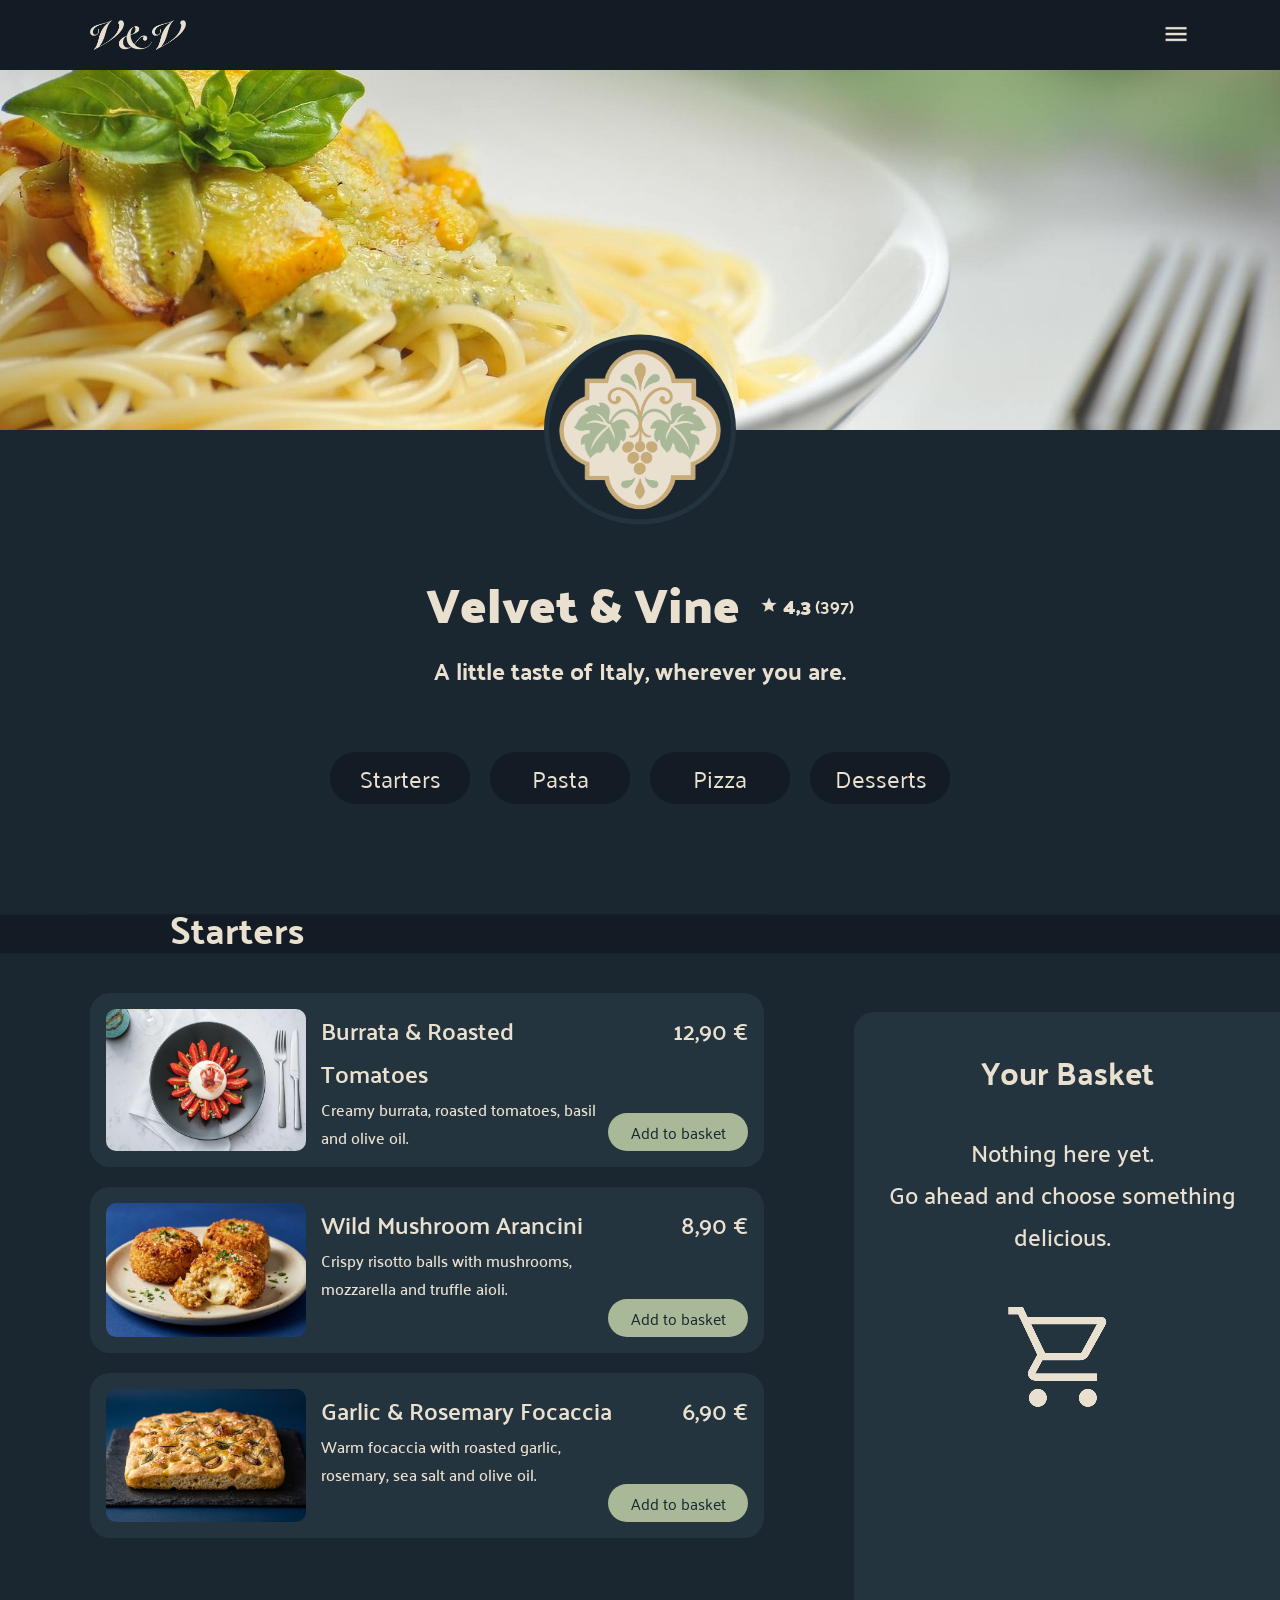
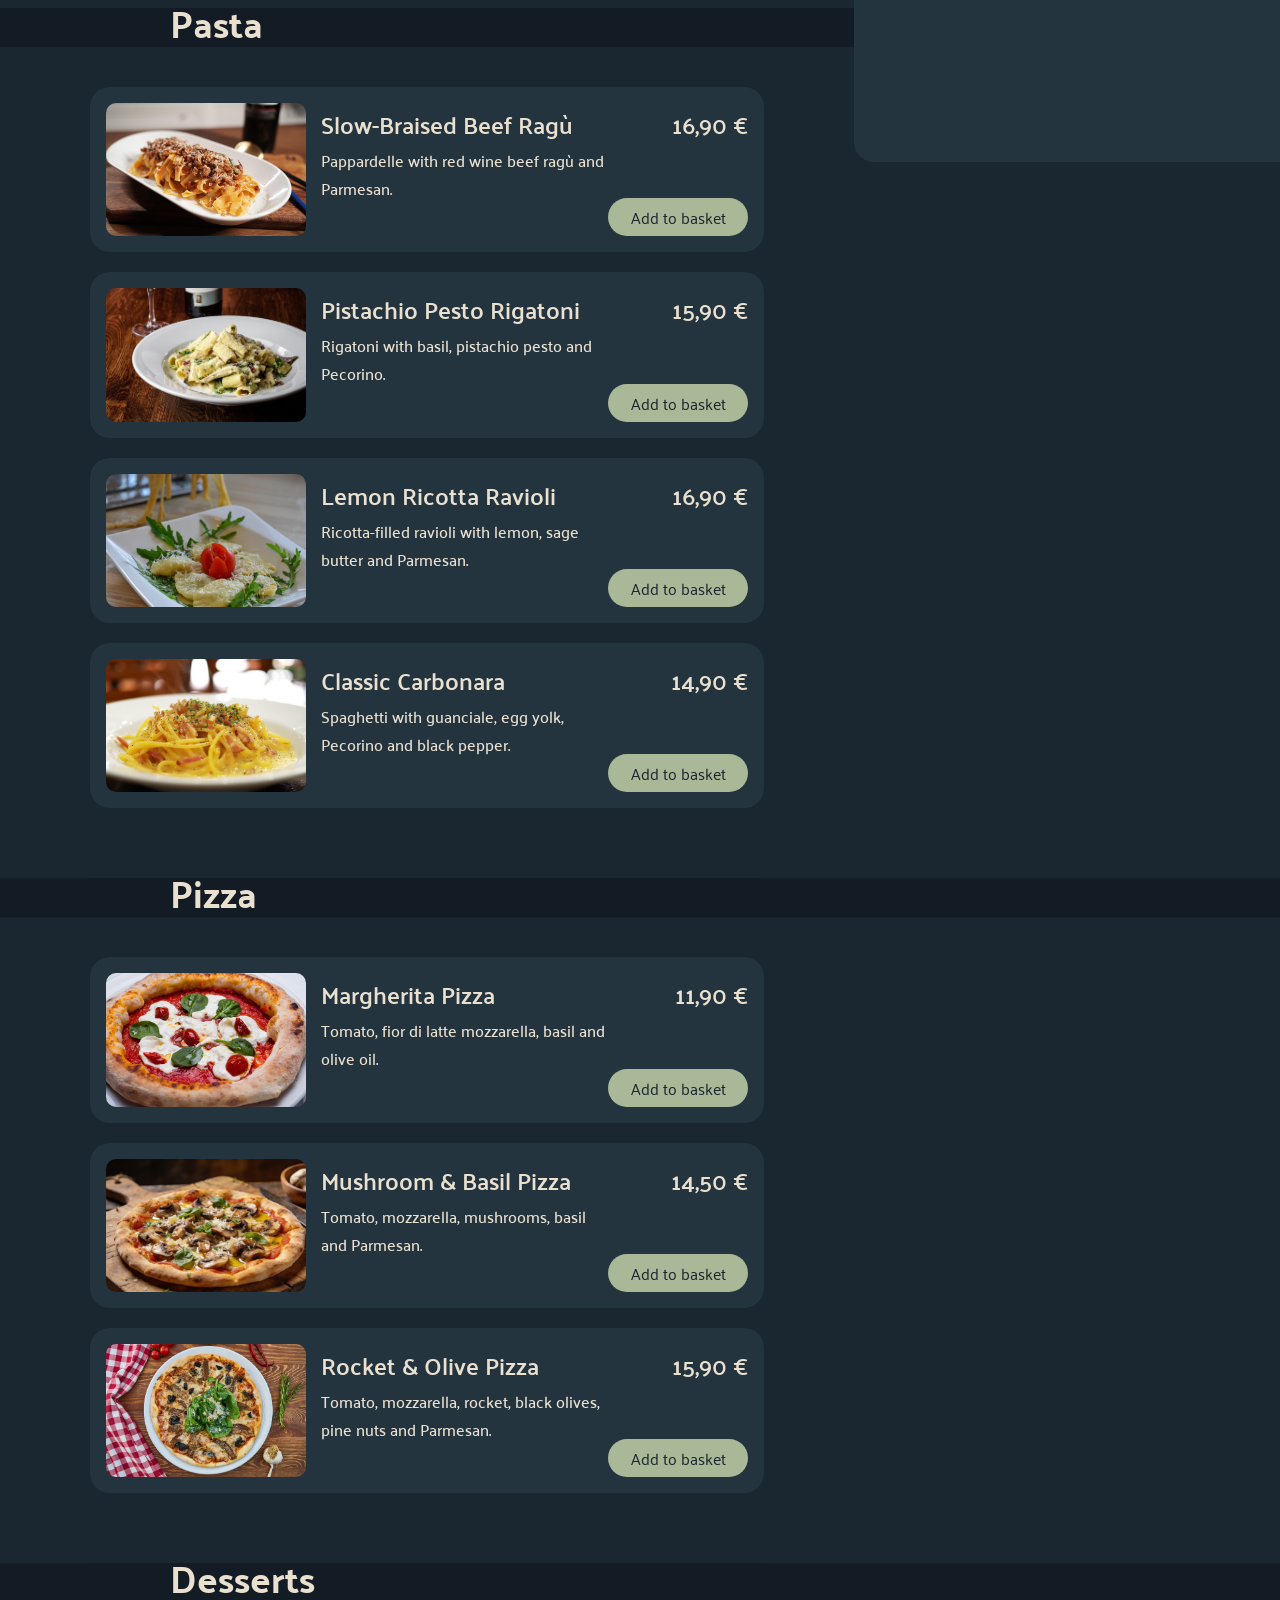
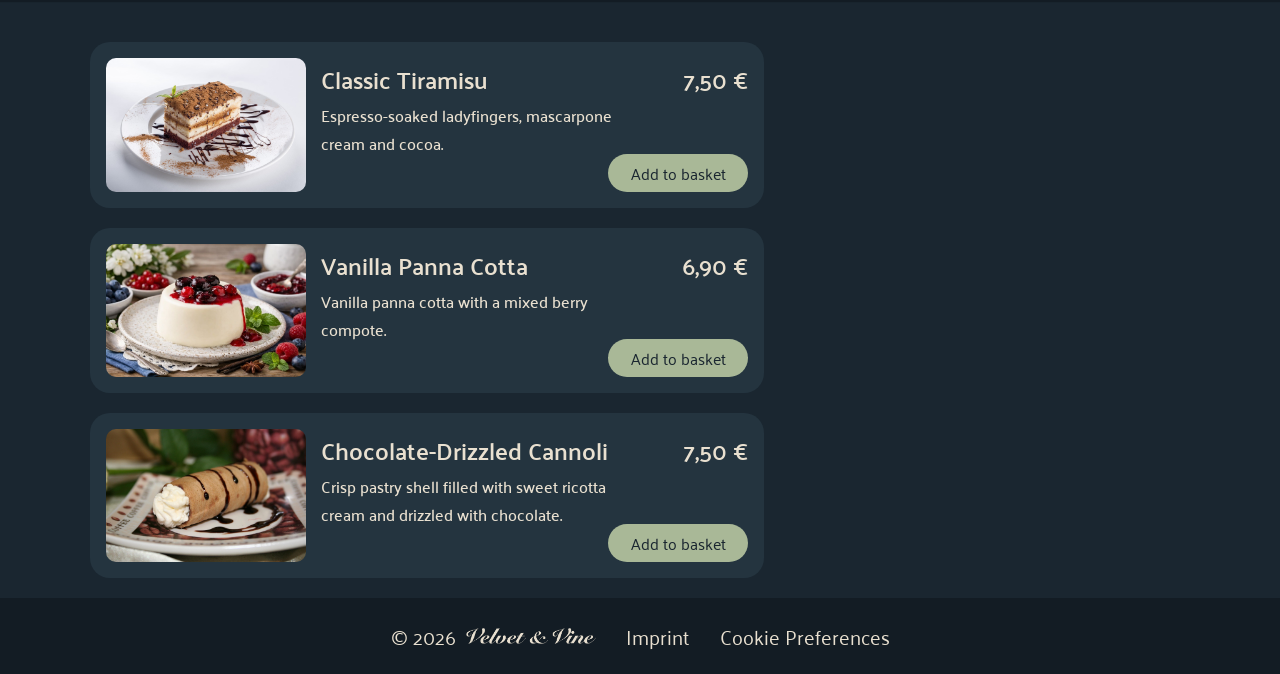
==== commit c04b8833: "feat: add changes from feedback" ====
--- a/index.html
+++ b/index.html
@@ -71,8 +71,12 @@
             <section class="menu-section menu-padding">
                 <section id="dishSection" class="dish-section column"></section>
                 <section class="basket-section">
-                    <dialog id="basketDialog" class="basket">
-                        <header>
+                    <dialog
+                        id="basketDialog"
+                        class="basket"
+                        onclick="closeBasketDialog()"
+                    >
+                        <header onclick="bubblingPrevention(event)">
                             <h3>Your Basket</h3>
                             <button
                                 aria-label="Close Basket"
@@ -80,23 +84,32 @@
                                 onclick="closeBasketDialog()"
                             ></button>
                         </header>
-                        <ul id="basketContent" class="order-list column"></ul>
+                        <ul
+                            id="basketContent"
+                            class="order-list column"
+                            onclick="bubblingPrevention(event)"
+                        ></ul>
                         <div
                             id="basketSummary"
                             class="basket-summary column"
+                            onclick="bubblingPrevention(event)"
                         ></div>
                     </dialog>
                 </section>
             </section>
-            <dialog id="confirmationDialog" class="confirmation-dialog">
-                <header>
+            <dialog
+                id="confirmationDialog"
+                class="confirmation-dialog"
+                onclick="closeConfirmationDialog()"
+            >
+                <header onclick="bubblingPrevention(event)">
                     <button
                         aria-label="Close confirmation message"
                         class="close-button"
                         onclick="closeConfirmationDialog()"
                     ></button>
                 </header>
-                <main>
+                <main onclick="bubblingPrevention(event)">
                     <img src="./assets/icon/delivery.png" alt="" />
                     <h3>Order confirmed!</h3>
                     <p>Your food is on the way!</p>
--- a/style.css
+++ b/style.css
@@ -21,3 +21,17 @@
     list-style-type: none;
     padding-inline-start: 0;
 }
+
+body {
+    overscroll-behavior: contain;
+}
+
+dialog {
+    overflow: auto; /* oder hidden, falls der Dialog selbst nicht scrollt */
+    overscroll-behavior: contain;
+}
+
+dialog::backdrop {
+    overflow: hidden;
+    overscroll-behavior: contain;
+}
--- a/CSS/basket.css
+++ b/CSS/basket.css
@@ -79,9 +79,17 @@
     color: var(--primary-bg-color);
     font-weight: 700;
     font-size: 20px;
+    line-height: 24px;
+}
+
+.dish-text {
+    min-width: 0px;
     text-align: start;
-    line-height: 24px;
-    min-width: 0px;
+}
+
+.amount-text {
+    min-width: 25px;
+    text-align: center;
 }
 
 .dish-order-top,
@@ -151,7 +159,7 @@
 
 .buy-button {
     font-weight: 700;
-    font-size: clamp(22px, 2vw, 32px);
+    font-size: clamp(20px, 2.5vw, 26px);
     color: var(--primary-bg-color);
     background-color: var(--action-color);
     padding: 10px 30px;
--- a/CSS/media-queries.css
+++ b/CSS/media-queries.css
@@ -13,20 +13,20 @@
     }
 }
 
-@media screen and (min-width: 1000px) and (max-width: 1279px) {
+@media screen and (min-width: 1065px) and (max-width: 1279px) {
     .main-padding,
     .dish-section {
         padding: 20px 30px;
     }
 }
 
-@media screen and (min-width: 1000px) {
+@media screen and (min-width: 1065px) {
     nav {
         display: none;
     }
 }
 
-@media screen and (max-width: 999px) {
+@media screen and (max-width: 1064px) {
     .main-padding,
     .dish-section {
         padding: 20px 60px;
--- a/CSS/media-queries-basket.css
+++ b/CSS/media-queries-basket.css
@@ -4,7 +4,13 @@
     }
 }
 
-@media screen and (min-width: 1000px) {
+@media screen and (max-width: 1280px) {
+    .basket-section {
+        width: 45%;
+    }
+}
+
+@media screen and (min-width: 1065px) {
     .basket-section {
         margin-top: 128px;
     }
@@ -17,7 +23,7 @@
     }
 }
 
-@media screen and (max-width: 999px) {
+@media screen and (max-width: 1064px) {
     .menu-section {
         align-items: center;
     }
@@ -58,10 +64,11 @@
         bottom: 71px;
         left: 15%;
         right: 15%;
-        top: 50px;
+        top: auto;
         border-bottom-left-radius: 0;
         border-top-right-radius: 20px;
-        height: auto;
+        height: fit-content;
+        max-height: calc(100dvh - 121px);
         padding: 20px 30px;
         margin: 0;
         width: 70%;
@@ -83,7 +90,7 @@
     }
 }
 
-@media screen and (max-width: 480px) {
+@media screen and (max-width: 550px) {
     .basket {
         width: 100%;
         max-width: none;
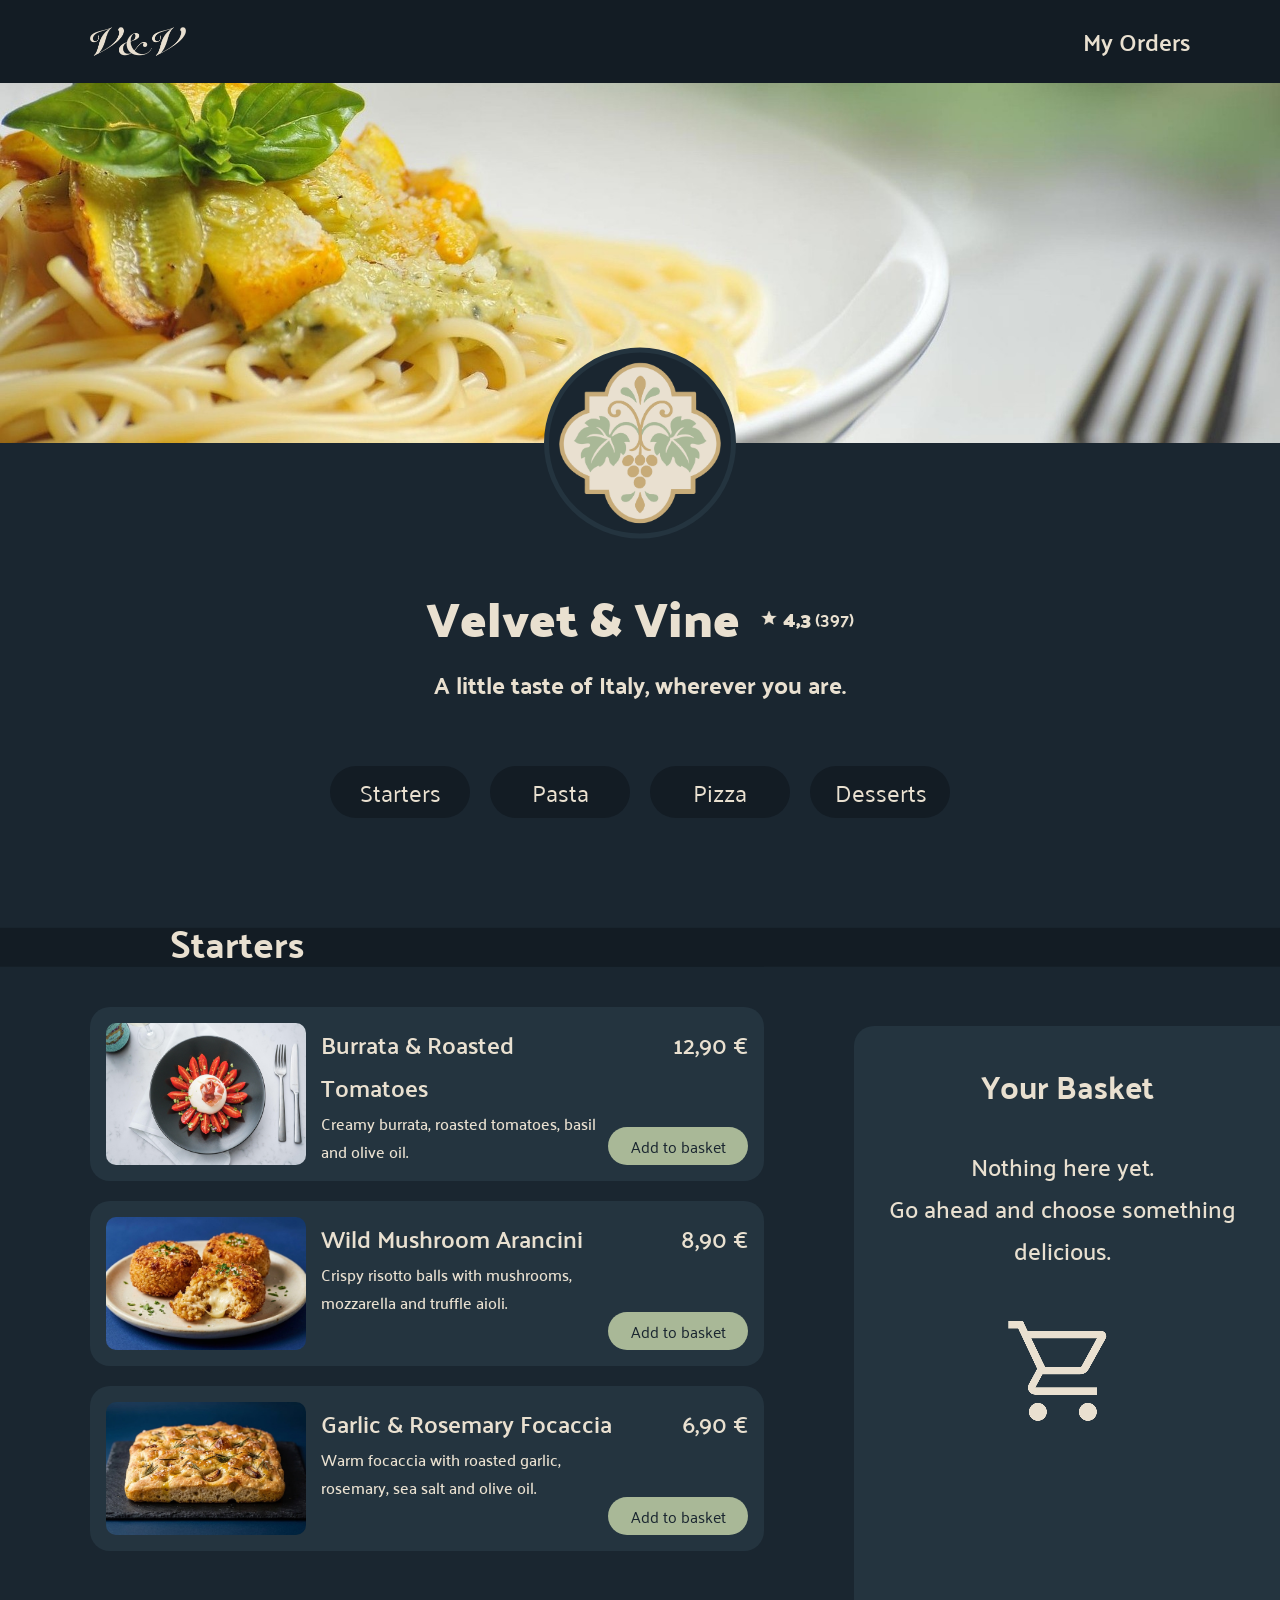
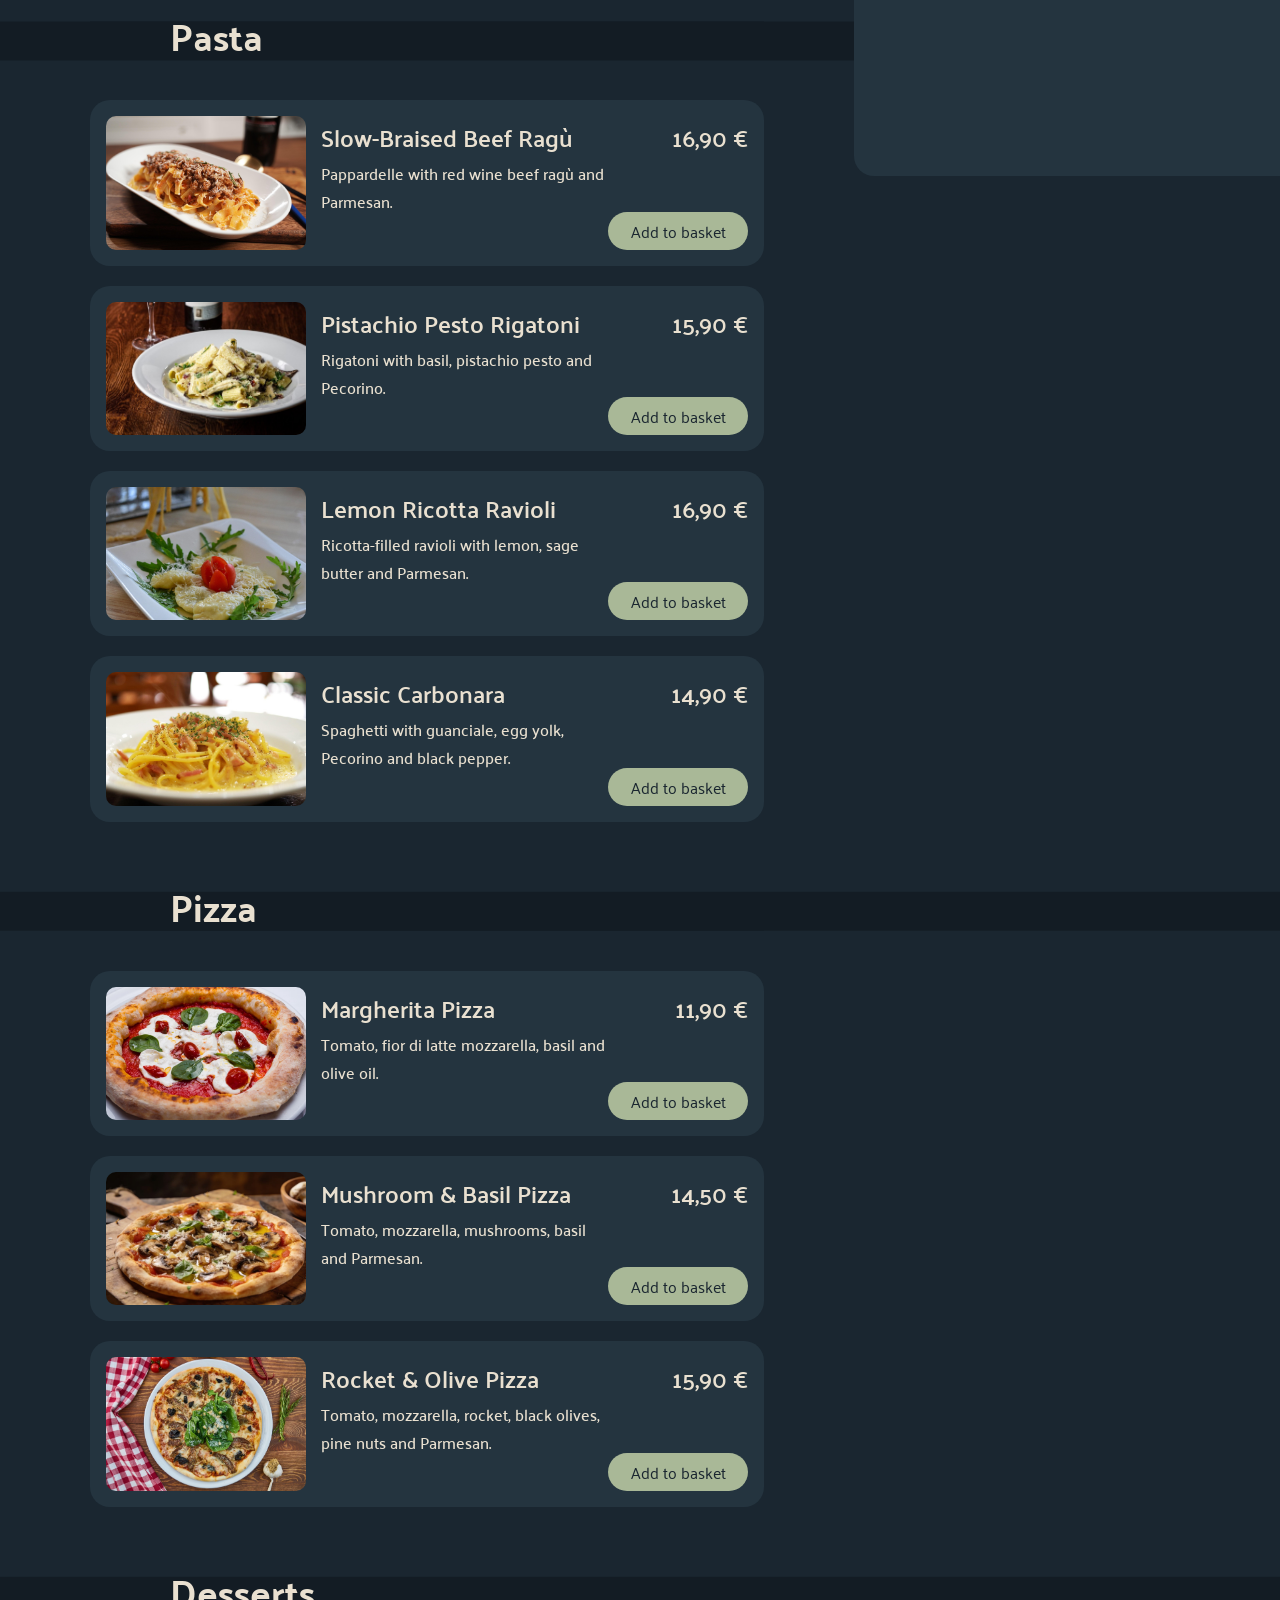
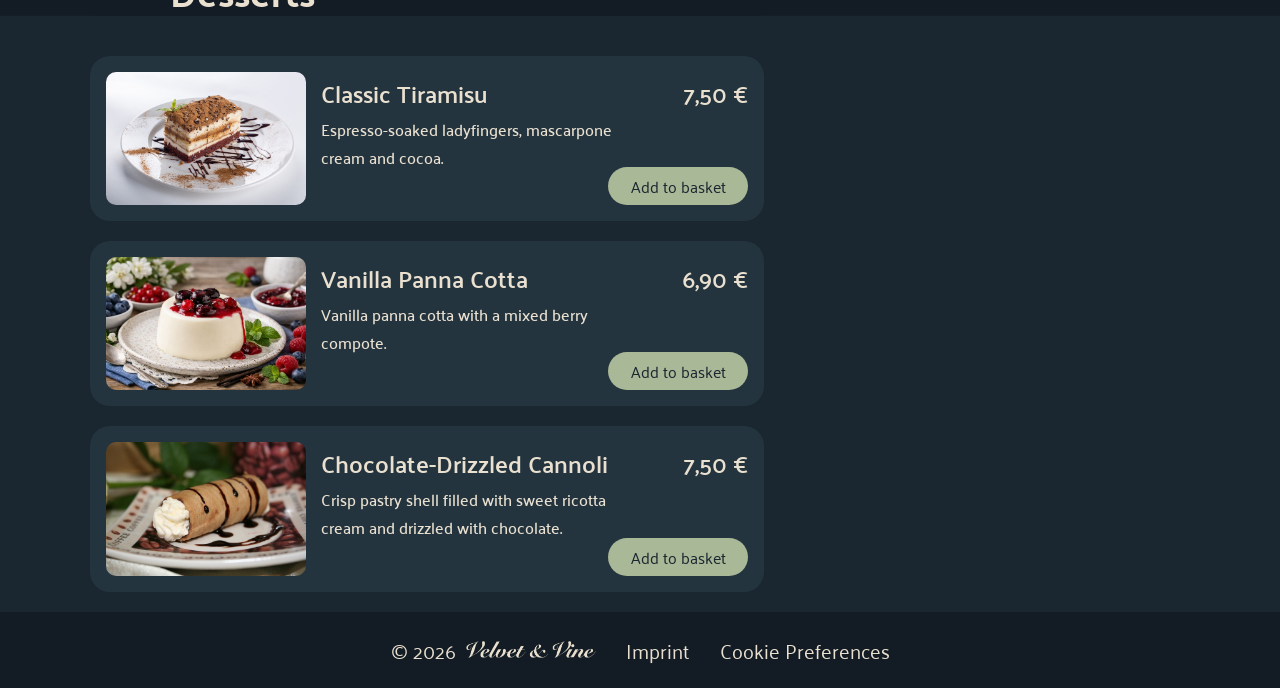
==== commit e7db15f9: "feat: add html for order-history" ====
--- a/index.html
+++ b/index.html
@@ -28,7 +28,9 @@
                     src="./assets/icon/logo-name-short.png"
                     alt="Velvet & Vine — Home"
             /></a>
-            <button class="menu-button" aria-label="Open menu"></button>
+            <a class="orders-link" href="./HTML/order-history.html"
+                >My Orders</a
+            >
         </header>
         <main class="column main">
             <section class="landing-section column">
@@ -145,10 +147,11 @@
                     ></button>
                 </li>
                 <li>
-                    <button
+                    <a
+                        href="./HTML/order-history.html"
                         class="takeout-button nav-button"
                         aria-label="Takeout"
-                    ></button>
+                    ></a>
                 </li>
                 <li class="cart-button-wrapper">
                     <button
--- a/CSS/main.css
+++ b/CSS/main.css
@@ -21,6 +21,7 @@
 .header {
     display: flex;
     justify-content: space-between;
+    align-items: center;
 }
 
 .header img {
@@ -28,13 +29,10 @@
     display: block;
 }
 
-.menu-button {
-    width: 28px;
-    height: 28px;
-    background-image: url(../assets/icon/menu.png);
-    background-repeat: no-repeat;
-    background-size: cover;
-    background-position: center;
+.orders-link {
+    text-decoration: none;
+    font-weight: 600;
+    font-size: 24px;
 }
 
 .main {
--- a/CSS/media-queries.css
+++ b/CSS/media-queries.css
@@ -33,6 +33,10 @@
     }
 
     .header > button {
+        display: none;
+    }
+    
+    .orders-link {
         display: none;
     }
 
@@ -99,6 +103,8 @@
 
     .takeout-button {
         background-image: url(../assets/icon/takeout.png);
+        width: 28px;
+        height: 28px;
     }
 
     .takeout-button:active,
--- a/CSS/media-queries-basket.css
+++ b/CSS/media-queries-basket.css
@@ -81,6 +81,12 @@
         justify-content: space-between;
     }
 
+    .order-list {
+        height: auto;
+        flex: 0 1 auto;
+        overflow-y: auto;
+    }
+
     .empty-basket > img {
         width: 100px;
     }
@@ -99,3 +105,24 @@
         bottom: 0;
     }
 }
+
+@media screen and (max-height: 500px) {
+    .basket {
+        max-height: 100dvh;
+    }
+
+    .basket[open] {
+        gap: 10px;
+    }
+
+    .basket-summary {
+        gap: 10px;
+        flex-shrink: 0;
+    }
+
+    .order-list {
+        flex: 1 1 auto;
+        min-height: 0;
+        overflow-y: auto;
+    }
+}
